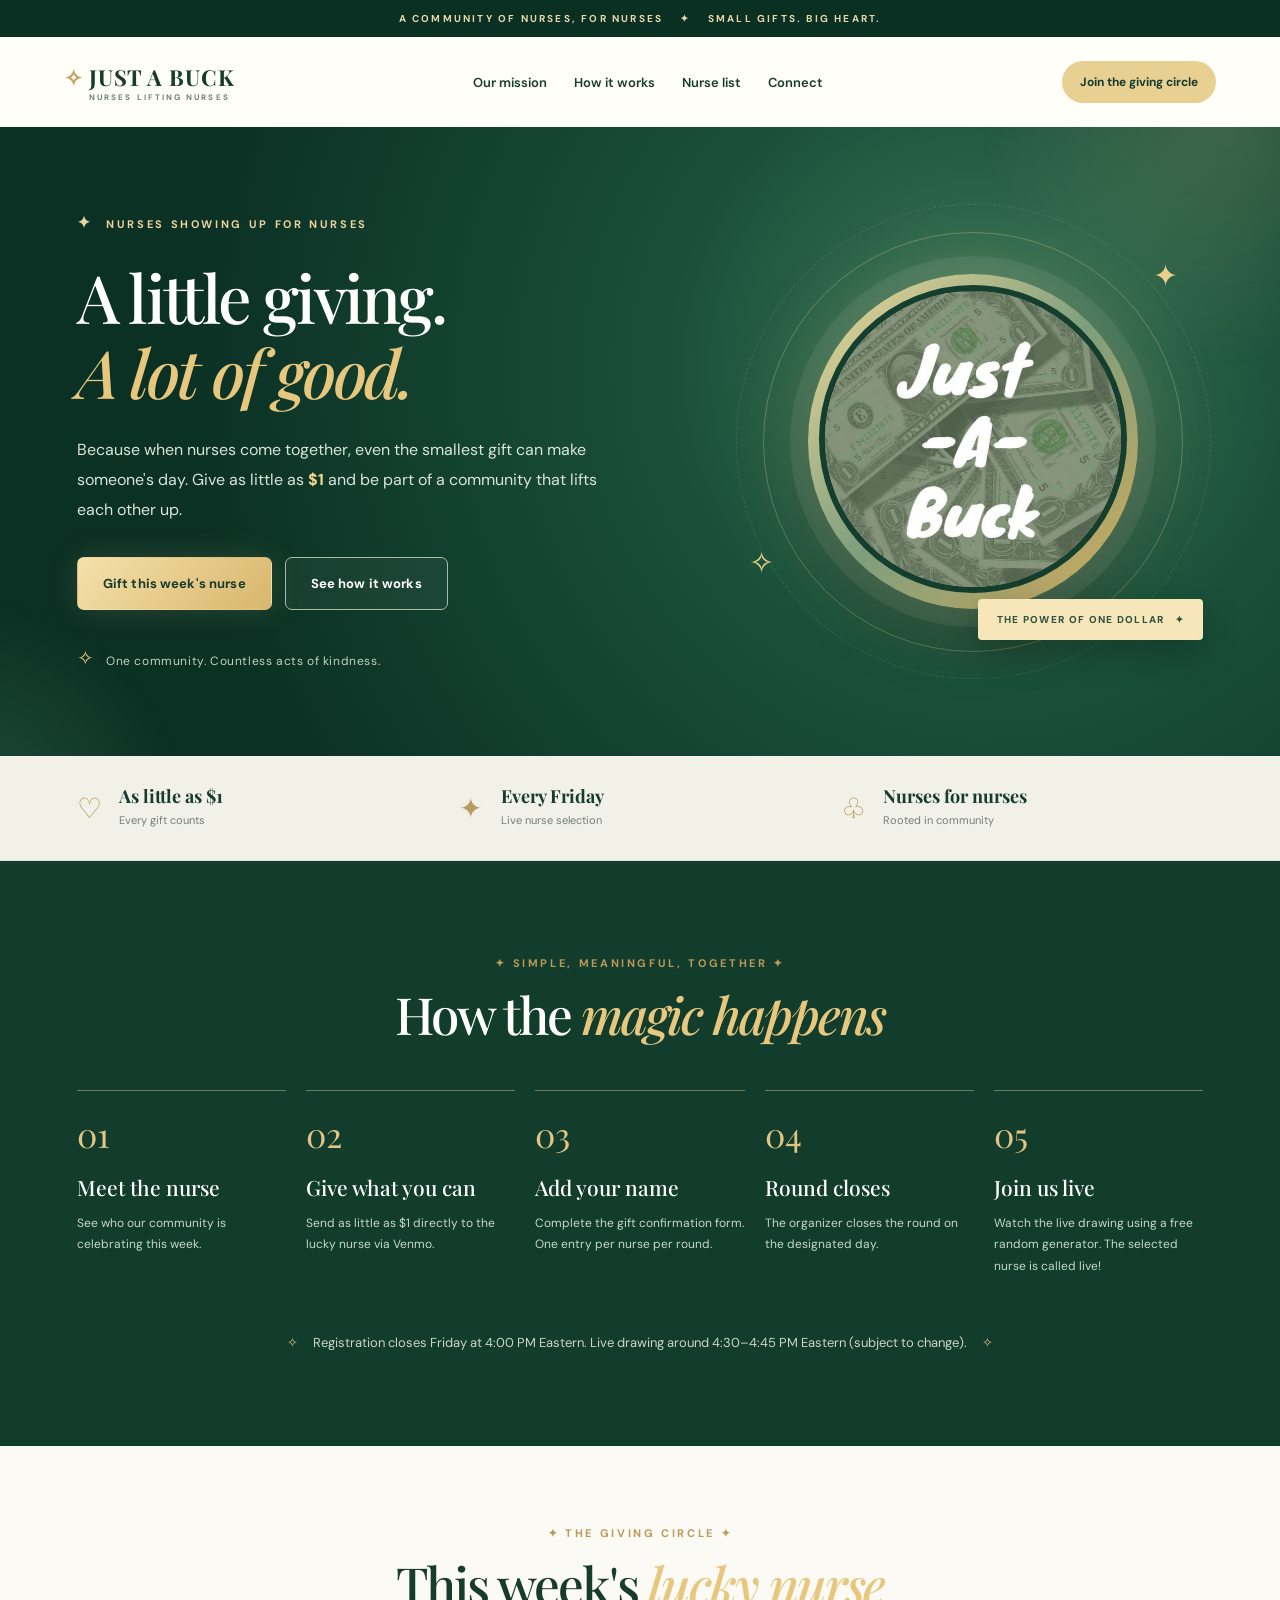
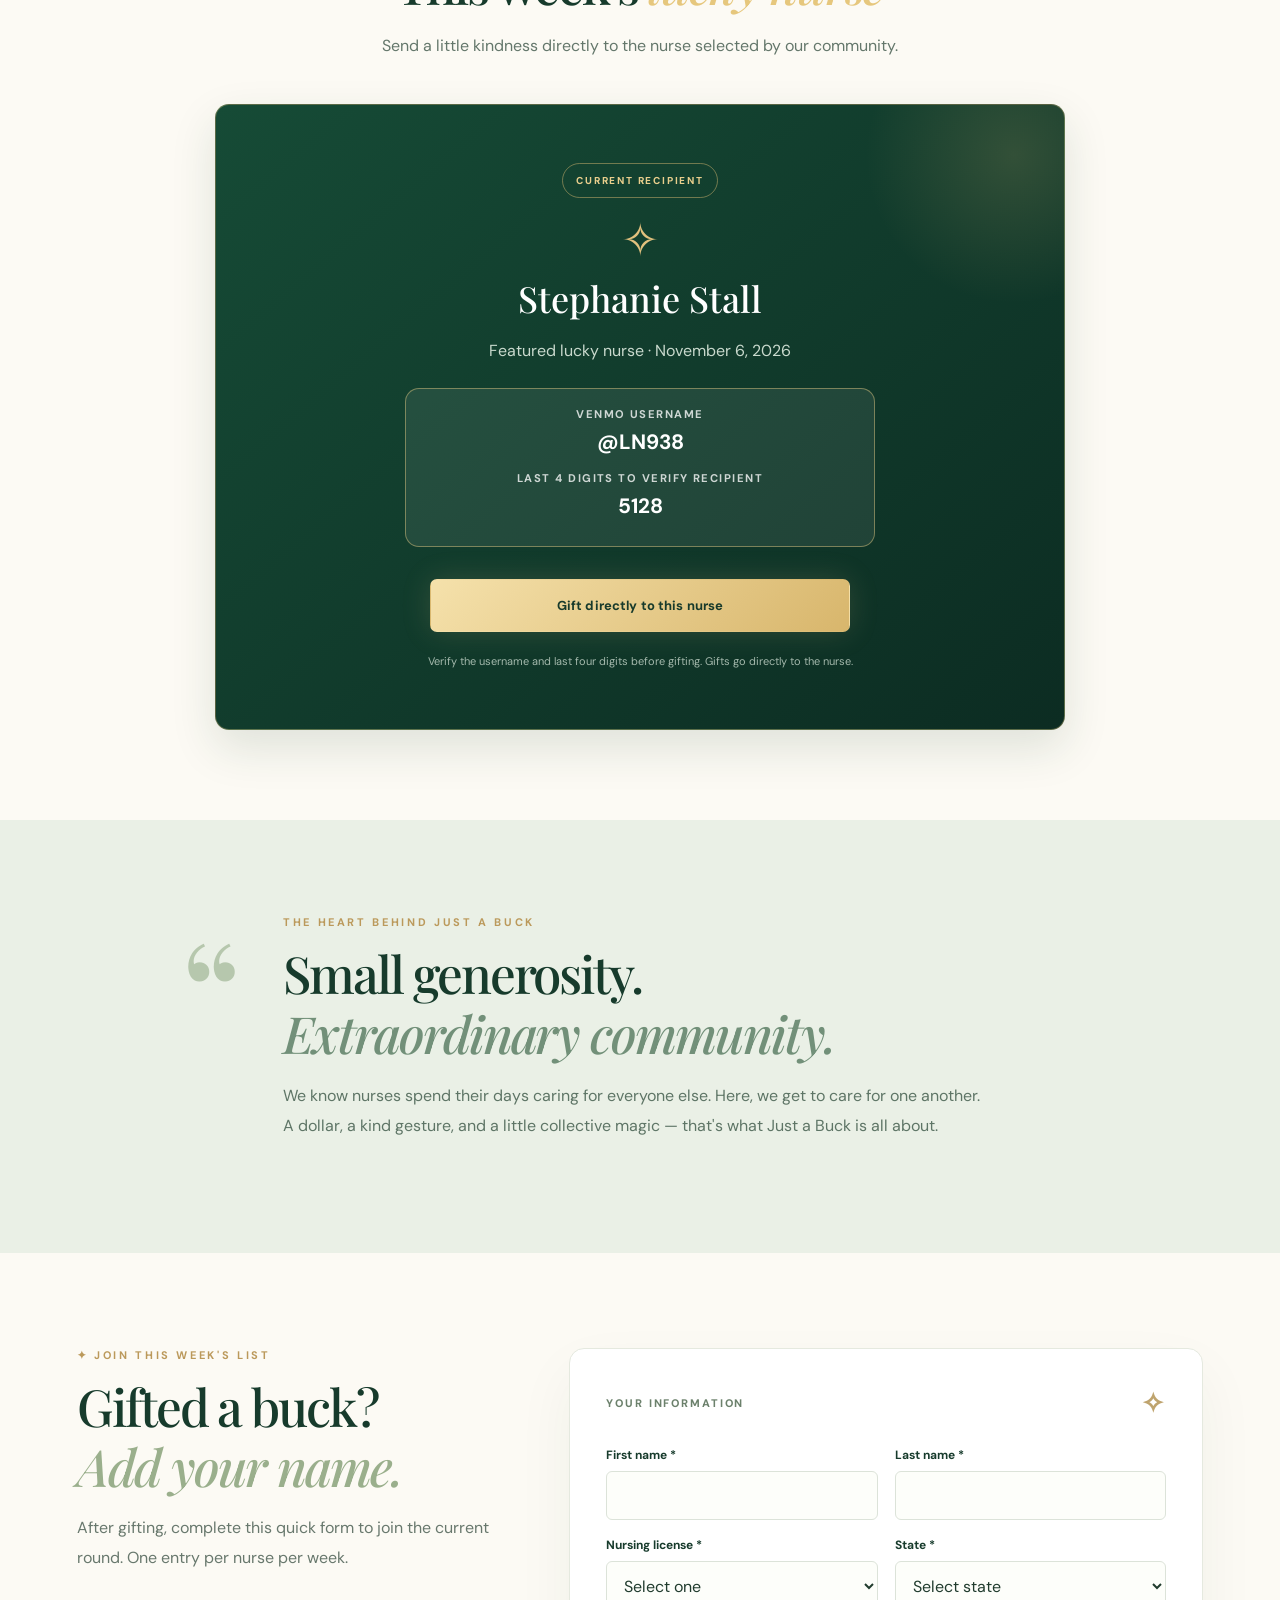
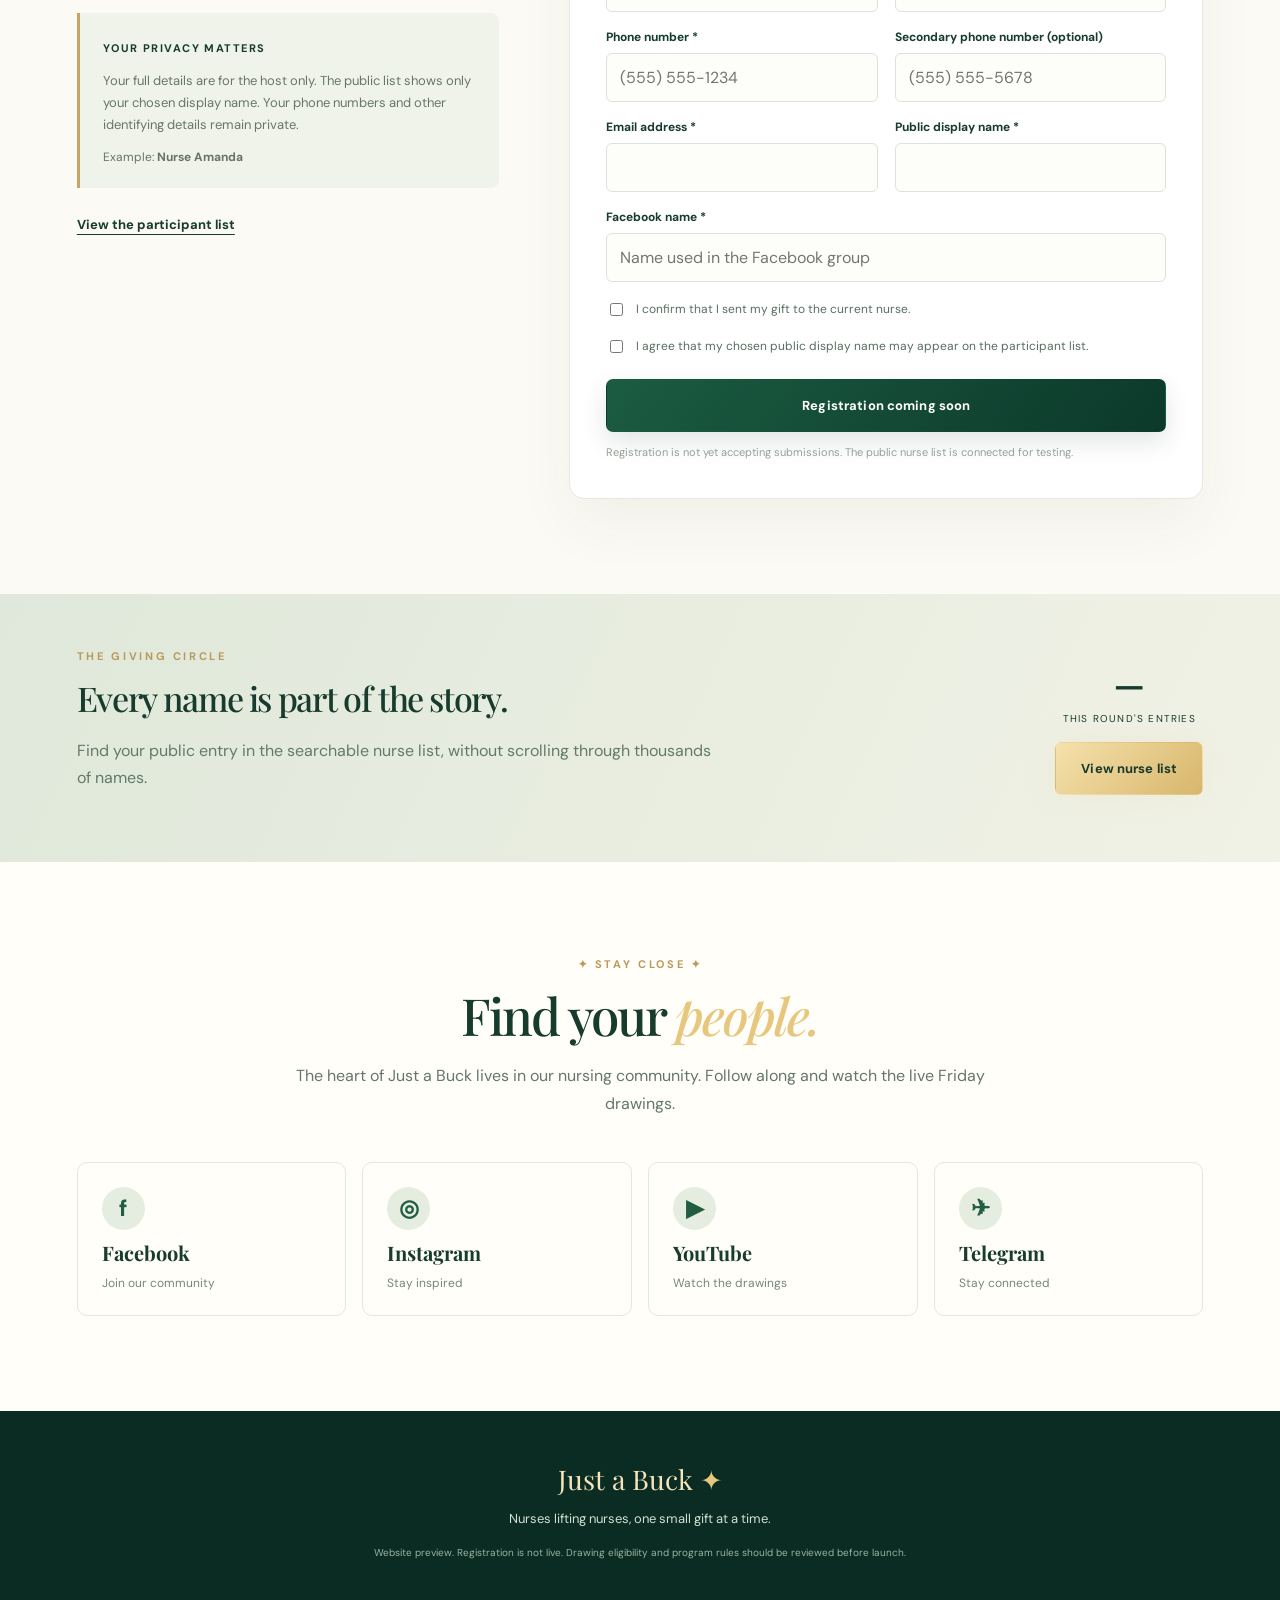
==== index.html @ ed2bda87 "Add files via upload" ====
<!DOCTYPE html>

<html lang="en"><head><meta charset="utf-8"/><meta content="width=device-width, initial-scale=1" name="viewport"/><meta content="#123c2e" name="theme-color"/><meta content="Just a Buck — nurses lifting nurses, one gift at a time." name="description"/><title>Just a Buck | Nurses Lifting Nurses</title><link href="https://fonts.googleapis.com" rel="preconnect"/><link crossorigin="" href="https://fonts.gstatic.com" rel="preconnect"/><link href="https://fonts.googleapis.com/css2?family=DM+Sans:wght@400;500;600;700&amp;family=Playfair+Display:ital,wght@0,500;0,600;0,700;1,500&amp;display=swap" rel="stylesheet"/><link href="styles.css" rel="stylesheet"/></head><body>
<div class="announcement">A COMMUNITY OF NURSES, FOR NURSES <span>✦</span> SMALL GIFTS. BIG HEART.</div>
<header class="site-header"><a class="brand" href="index.html"><span class="brand-spark">✧</span> JUST A BUCK <small>nurses lifting nurses</small></a><nav aria-label="Main navigation"><a href="#story">Our mission</a><a href="#how">How it works</a><a href="participants.html">Nurse list</a><a href="#connect">Connect</a></nav><a class="header-join" href="#confirm">Join the giving circle</a></header>
<main>








<section class="hero"><div class="hero-glow hero-glow-one"></div><div class="hero-glow hero-glow-two"></div><div class="hero-content"><div class="eyebrow"><span class="star">✦</span> NURSES SHOWING UP FOR NURSES</div><h1>A little giving.<br/><em>A lot of good.</em></h1><p>Because when nurses come together, even the smallest gift can make someone's day. Give as little as <strong>$1</strong> and be part of a community that lifts each other up.</p><div class="hero-buttons"><a class="button button-gold" href="#gift">Gift this week's nurse</a><a class="button button-outline" href="#how">See how it works</a></div><div class="hero-note"><span class="twinkle">✧</span> One community. Countless acts of kindness.</div></div><div class="hero-visual"><div class="orbit orbit-one"></div><div class="orbit orbit-two"></div><div class="image-halo"><img alt="Official Just a Buck logo featuring one dollar bills" src="assets/just-a-buck-profile.jpg"/></div><span class="floating-star star-a">✦</span><span class="floating-star star-b">✧</span><div class="image-tag">THE POWER OF ONE DOLLAR <span>✦</span></div></div></section><section aria-label="Community highlights" class="ribbon"><div><span class="ribbon-icon">♡</span><strong>As little as $1</strong><small>Every gift counts</small></div><div><span class="ribbon-icon">✦</span><strong>Every Friday</strong><small>Live nurse selection</small></div><div><span class="ribbon-icon">♧</span><strong>Nurses for nurses</strong><small>Rooted in community</small></div></section><section class="section how-section" id="how"><div class="section-heading"><div class="kicker">✦ SIMPLE, MEANINGFUL, TOGETHER ✦</div><h2>How the <em>magic happens</em></h2></div><div class="steps"><div class="step"><span>01</span><h3>Meet the nurse</h3><p>See who our community is celebrating this week.</p></div><div class="step"><span>02</span><h3>Give what you can</h3><p>Send as little as $1 directly to the lucky nurse via Venmo.</p></div><div class="step"><span>03</span><h3>Add your name</h3><p>Complete the gift confirmation form. One entry per nurse per round.</p></div><div class="step"><span>04</span><h3>Round closes</h3><p>The organizer closes the round on the designated day.</p></div><div class="step"><span>05</span><h3>Join us live</h3><p>Watch the live drawing using a free random generator. The selected nurse is called live!</p></div></div><div class="how-bottom"><span>✧</span> Registration closes Friday at 4:00 PM Eastern. Live drawing around 4:30–4:45 PM Eastern (subject to change). <span>✧</span></div></section><section class="section gift-section" id="gift"><div class="section-heading"><div class="kicker">✦ THE GIVING CIRCLE ✦</div><h2>This week's <em>lucky nurse</em></h2><p>Send a little kindness directly to the nurse selected by our community.</p></div><div class="gift-layout gift-layout-single"><article class="recipient-panel"><div class="panel-light"></div><span class="pill">CURRENT RECIPIENT</span><div class="recipient-ornament">✧</div><h3 id="recipientName">Coming soon</h3><p id="recipientNote">Check our Facebook community for the current lucky nurse.</p><div class="recipient-verification"><span>VENMO USERNAME</span><strong id="recipientVenmoHandle">Awaiting update</strong><span>LAST 4 DIGITS TO VERIFY RECIPIENT</span><strong id="recipientLast4">Awaiting update</strong></div><a aria-disabled="true" class="button button-gold btn-disabled" id="venmoBtn">Gift directly to this nurse</a><p class="recipient-footnote">Verify the username and last four digits before gifting. Gifts go directly to the nurse.</p></article></div></section><section class="section story-section" id="story"><div class="story-inner"><div class="story-mark">“</div><div><div class="kicker">THE HEART BEHIND JUST A BUCK</div><h2>Small generosity.<br/><em>Extraordinary community.</em></h2><p>We know nurses spend their days caring for everyone else. Here, we get to care for one another. A dollar, a kind gesture, and a little collective magic — that's what Just a Buck is all about.</p></div></div></section><section class="section confirm-section" id="confirm"><div class="form-intro"><div class="kicker">✦ JOIN THIS WEEK'S LIST</div><h2>Gifted a buck?<br/><em>Add your name.</em></h2><p>After gifting, complete this quick form to join the current round. One entry per nurse per week.</p><div class="privacy-card"><strong>YOUR PRIVACY MATTERS</strong><p>Your full details are for the host only. The public list shows only your chosen display name. Your phone numbers and other identifying details remain private.</p><div class="sample">Example: <b>Nurse Amanda</b></div></div><a class="text-link" href="participants.html">View the participant list</a></div><div class="form-card"><div class="form-card-header"><span>YOUR INFORMATION</span><span class="form-star">✧</span></div><form id="entryForm"><div class="form-grid"><div class="field"><label for="firstName">First name *</label><input autocomplete="given-name" id="firstName" maxlength="60" required=""/></div><div class="field"><label for="lastName">Last name *</label><input autocomplete="family-name" id="lastName" maxlength="60" required=""/></div><div class="field"><label for="license">Nursing license *</label><select id="license" required=""><option value="">Select one</option><option>RN</option><option>LPN</option></select></div><div class="field"><label for="state">State *</label><select id="state" required=""><option value="">Select state</option></select></div><div class="field"><label for="phone">Phone number *</label><input autocomplete="tel" id="phone" inputmode="tel" placeholder="(555) 555-1234" required="" type="tel"/></div><div class="field"><label for="backupPhone">Secondary phone number (optional)</label><input id="backupPhone" inputmode="tel" placeholder="(555) 555-5678" type="tel"/></div><div class="field"><label for="email">Email address *</label><input autocomplete="email" id="email" required="" type="email"/></div><div class="field"><label for="displayName">Public display name *</label><input id="displayName" maxlength="60" required=""/></div><div class="field full"><label for="facebookName">Facebook name *</label><input id="facebookName" maxlength="100" placeholder="Name used in the Facebook group" required=""/></div></div><label class="check"><input required="" type="checkbox"/><span>I confirm that I sent my gift to the current nurse.</span></label><label class="check"><input required="" type="checkbox"/><span>I agree that my chosen public display name may appear on the participant list.</span></label><button class="button button-deep form-submit" id="submitEntry" type="submit">Submit my entry</button><div aria-live="polite" class="status hide" id="formStatus" role="status"></div><p class="smallprint">Registration is not yet accepting submissions. The public nurse list is connected for testing.</p></form></div></section><section class="list-band"><div><div class="kicker">THE GIVING CIRCLE</div><h2>Every name is part of the story.</h2><p>Find your public entry in the searchable nurse list, without scrolling through thousands of names.</p></div><div class="list-band-action"><div class="list-count"><strong id="count">—</strong><small>THIS ROUND'S ENTRIES</small></div><a class="button button-gold" href="participants.html">View nurse list</a></div></section><section class="section connect-section" id="connect"><div class="section-heading"><div class="kicker">✦ STAY CLOSE ✦</div><h2>Find your <em>people.</em></h2><p>The heart of Just a Buck lives in our nursing community. Follow along and watch the live Friday drawings.</p></div><div class="social-grid"><a class="social" id="facebook" rel="noopener noreferrer" target="_blank"><span class="social-symbol">f</span><strong>Facebook</strong><small>Join our community</small></a><a class="social" id="instagram" rel="noopener noreferrer" target="_blank"><span class="social-symbol">◎</span><strong>Instagram</strong><small>Stay inspired</small></a><a class="social" id="youtube" rel="noopener noreferrer" target="_blank"><span class="social-symbol">▶</span><strong>YouTube</strong><small>Watch the drawings</small></a><a class="social" id="telegram" rel="noopener noreferrer" target="_blank"><span class="social-symbol">✈</span><strong>Telegram</strong><small>Stay connected</small></a></div></section></main><footer><div class="footer-brand">Just a Buck <span>✦</span></div><p>Nurses lifting nurses, one small gift at a time.</p><small>Website preview. Registration is not live. Drawing eligibility and program rules should be reviewed before launch.</small></footer><script src="config.js"></script><script src="app.js"></script></body></html>
---- styles.css ----
:root{--forest:#103c2d;--deep:#08291f;--emerald:#23634a;--sage:#a8b9a3;--gold:#e6c77d;--cream:#fcfaf4;--ink:#173b2c;--muted:#64776b;--border:#e4e9dd}*{box-sizing:border-box}html{scroll-behavior:smooth}body{margin:0;font-family:'DM Sans',Arial,sans-serif;background:var(--cream);color:var(--ink)}a{color:inherit;text-decoration:none}button,input,select{font:inherit}.announcement{background:#0a3023;color:#e9d8aa;text-align:center;font-size:10px;letter-spacing:.22em;padding:12px 15px;font-weight:700}.announcement span{padding:0 13px}.site-header{min-height:90px;padding:18px max(5%,calc((100% - 1200px)/2));display:flex;align-items:center;justify-content:space-between;gap:20px;background:#fffef9}.brand{font-family:'Playfair Display',serif;font-weight:700;font-size:22px;letter-spacing:.04em;white-space:nowrap}.brand-spark{color:#c5a15e}.brand small{display:block;font-family:'DM Sans',sans-serif;text-transform:uppercase;font-size:8px;letter-spacing:.26em;color:#6c8271;margin-left:25px}.site-header nav{display:flex;gap:27px;font-size:13px;font-weight:600}.site-header nav a:hover,.text-link:hover{color:#b58b3b}.header-join{background:#e8cf92;padding:13px 18px;border-radius:40px;font-size:12px;font-weight:700;white-space:nowrap}.hero{min-height:625px;background:radial-gradient(circle at 77% 38%,#3a7759 0%,#1a503a 30%,#0b3024 76%);color:white;display:grid;grid-template-columns:1.15fr .85fr;align-items:center;padding:85px max(6%,calc((100% - 1170px)/2));gap:45px;position:relative;overflow:hidden}.hero-glow{position:absolute;pointer-events:none;border-radius:50%;filter:blur(6px)}.hero-glow-one{height:500px;width:500px;right:-190px;top:-250px;background:radial-gradient(circle,#d6c58730,transparent 67%)}.hero-glow-two{height:460px;width:460px;left:-270px;bottom:-300px;background:radial-gradient(circle,#6da67b42,transparent 70%)}.hero-content,.hero-visual{position:relative;z-index:1}.eyebrow,.kicker{font-size:11px;letter-spacing:.24em;font-weight:700;color:#bb995b}.hero .eyebrow{color:#ead3a0}.star{font-size:16px;margin-right:8px}.hero h1,.section h2,.list-band h2{font-family:'Playfair Display',Georgia,serif;font-weight:500;letter-spacing:-.04em}.hero h1{font-size:clamp(49px,5.2vw,79px);line-height:1.13;margin:26px 0}.hero h1 em,.section h2 em,.venmo-panel h3 em{color:var(--gold);font-weight:500}.hero p{font-size:16px;line-height:1.85;color:#d7e5db;max-width:535px}.hero p strong{color:#f2d58e}.hero-buttons{display:flex;gap:13px;flex-wrap:wrap;margin-top:33px}.button{display:inline-flex;align-items:center;justify-content:center;text-align:center;padding:17px 25px;border-radius:7px;font-size:13px;font-weight:700;letter-spacing:.01em;border:1px solid transparent;cursor:pointer;transition:transform .2s,box-shadow .2s}.button:hover{transform:translateY(-2px);box-shadow:0 10px 25px #0002}.button-gold{background:linear-gradient(135deg,#f5e1ab,#d8b66c);color:#173a2b;box-shadow:0 0 30px #f1d18e25}.button-outline{border-color:#a8bca5;color:white;background:#ffffff0b}.button-deep{background:linear-gradient(130deg,#1b5c42,#0c392a);color:#fff;box-shadow:0 10px 24px #173d2920}.hero-note{margin-top:35px;font-size:12px;letter-spacing:.05em;color:#bed2c1}.twinkle{color:#e4c680;font-size:20px;margin-right:8px}.hero-visual{min-height:420px;display:flex;align-items:center;justify-content:center}.image-halo{width:min(330px,85%);aspect-ratio:1;border-radius:50%;padding:11px;background:linear-gradient(135deg,#f1db9b,#7d9e7d,#d4ac5b);box-shadow:0 0 0 18px #fff1,0 0 85px #d8cb8255,0 30px 60px #0005;z-index:2}.image-halo img{width:100%;height:100%;object-fit:cover;border-radius:50%;border:6px solid #143e2d}.orbit{position:absolute;border:1px solid #d8c88d55;border-radius:50%;width:420px;height:420px}.orbit-two{width:475px;height:475px;border-style:dashed;opacity:.45}.floating-star{position:absolute;color:#e9cf89;font-size:30px}.star-a{top:24px;right:25px}.star-b{bottom:70px;left:5px}.image-tag{position:absolute;z-index:3;bottom:12px;right:0;background:#f6e6ba;color:#31523d;padding:14px 19px;border-radius:4px;font-size:10px;font-weight:800;letter-spacing:.13em;box-shadow:0 12px 35px #0004}.image-tag span{margin-left:7px}.ribbon{display:grid;grid-template-columns:repeat(3,1fr);background:#f1f1e7;border-bottom:1px solid #e3e4d9;padding:28px max(6%,calc((100% - 1160px)/2));gap:20px}.ribbon>div{display:grid;grid-template-columns:42px 1fr;grid-template-rows:1fr 1fr;align-items:center}.ribbon-icon{grid-row:span 2;font-size:28px;color:#b69c62}.ribbon strong{font-family:'Playfair Display',serif;font-size:18px}.ribbon small{font-size:11px;color:#708176}.section{padding:95px max(6%,calc((100% - 1160px)/2))}.section-heading{text-align:center;max-width:750px;margin:0 auto 45px}.section h2{font-size:clamp(35px,4vw,54px);line-height:1.18;margin:14px 0 17px}.section-heading p{color:var(--muted);line-height:1.7}.gift-layout{display:grid;grid-template-columns:1fr 1fr;gap:25px}.recipient-panel,.venmo-panel{border-radius:14px;min-height:410px;padding:45px;position:relative;overflow:hidden}.recipient-panel{background:linear-gradient(140deg,#164b36,#0c2c22);color:#fff;box-shadow:0 18px 45px #173d2920}.panel-light{position:absolute;right:-100px;top:-100px;width:300px;height:300px;border-radius:50%;background:radial-gradient(circle,#c5ad6d30,transparent 70%)}.pill{display:inline-block;font-size:10px;font-weight:800;letter-spacing:.18em;color:#e8ce8c;border:1px solid #c6ac6b88;padding:10px 13px;border-radius:50px}.recipient-ornament{font-size:46px;color:#e2c17e;margin-top:23px}.recipient-panel h3,.venmo-panel h3{font-family:'Playfair Display',serif;font-size:36px;font-weight:500;margin:4px 0 13px}.recipient-panel p{color:#c9d9cd;line-height:1.65}.recipient-panel .button{margin-top:14px}.recipient-footnote,.smallprint{font-size:11px!important;line-height:1.7!important;opacity:.8}.btn-disabled{opacity:.5;cursor:not-allowed;pointer-events:none}.venmo-panel{background:linear-gradient(145deg,#f8f3e5,#edf1e8);border:1px solid #e5e3d3}.venmo-icon{width:52px;height:52px;border-radius:50%;background:#d9e7d8;color:#21674a;font-family:'Playfair Display',serif;font-size:32px;display:grid;place-items:center;margin-bottom:20px}.venmo-panel h3{color:#183f2d}.venmo-panel h3 em{color:#b68e4b}.venmo-panel>p{color:#637668;line-height:1.75}.venmo-panel .button{margin-top:10px}.story-section{background:#eaf0e6}.story-inner{display:flex;gap:40px;max-width:920px;margin:auto;align-items:start}.story-mark{font:150px/1 'Playfair Display',serif;color:#b6c7ad}.story-section h2 em{color:#729079}.story-section p{max-width:700px;line-height:1.9;color:#5e7566}.confirm-section{display:grid;grid-template-columns:.8fr 1.2fr;gap:70px;align-items:start}.confirm-section h2 em{color:#9aaf8c}.form-intro>p{line-height:1.85;color:#68786d}.privacy-card{margin:40px 0 25px;background:#f0f3e9;padding:23px;border-left:3px solid #c6a666;border-radius:0 8px 8px 0}.privacy-card strong{font-size:11px;letter-spacing:.13em}.privacy-card p{font-size:13px;line-height:1.7;color:#68766a}.sample{font-size:12px;color:#647566}.text-link{font-size:13px;font-weight:700;text-decoration:underline;text-underline-offset:5px}.form-card{background:#fff;border:1px solid #e5e9df;border-radius:15px;padding:36px;box-shadow:0 25px 60px #173d290d}.form-card-header{display:flex;justify-content:space-between;align-items:center;margin-bottom:25px;font-size:11px;font-weight:800;letter-spacing:.17em;color:#6c816c}.form-star{font-size:28px;color:#bfa46e}.form-grid{display:grid;grid-template-columns:1fr 1fr;gap:17px}.field{display:flex;flex-direction:column;gap:8px}.field.full{grid-column:1/-1}.field label{font-size:12px;font-weight:700}.field input,.field select{width:100%;padding:13px;border:1px solid #dce3d9;border-radius:6px;background:#fdfefa;color:#213c2e;min-width:0}.field input:focus,.field select:focus{outline:2px solid #b5cbad;outline-offset:1px}.check{display:flex;gap:10px;font-size:12px;line-height:1.6;color:#586e60;margin-top:18px}.check input{accent-color:#286348;align-self:flex-start;margin-top:3px}.form-submit{width:100%;margin-top:23px}.status{margin-top:15px;padding:12px;border-radius:6px;background:#eff4e9;font-size:13px}.hide{display:none}.form-card .smallprint{color:#7d897e;margin-bottom:0}.how-section{background:#123d2d;color:white}.how-section .section-heading h2 em{color:#e6c77d}.steps{display:grid;grid-template-columns:repeat(5,1fr);gap:20px}.step{border-top:1px solid #d3c28a77;padding-top:20px}.step span{font-family:'Playfair Display',serif;font-size:34px;color:#e1c581}.step h3{font-family:'Playfair Display',serif;font-size:21px;font-weight:500;margin:16px 0 10px}.step p{font-size:12px;line-height:1.8;color:#c5d8c9}.how-bottom{text-align:center;margin-top:45px;color:#c9d6c5;font-size:13px}.how-bottom span{color:#e6c77d;margin:0 12px}.list-band{background:linear-gradient(115deg,#dfe8da,#f1f2e6);padding:55px max(6%,calc((100% - 1160px)/2));display:flex;justify-content:space-between;align-items:center;gap:35px}.list-band h2{font-size:34px;margin:12px 0}.list-band p{color:#647a68;max-width:650px;line-height:1.7}.list-band-action{text-align:center;flex-shrink:0}.list-count{margin-bottom:15px}.list-count strong{font-family:'Playfair Display',serif;font-size:34px;display:block}.list-count small{font-size:10px;letter-spacing:.12em}.connect-section{background:#fffef9}.social-grid{display:grid;grid-template-columns:repeat(4,1fr);gap:16px}.social{border:1px solid #e2e8de;border-radius:10px;padding:24px;display:flex;flex-direction:column;gap:9px;transition:background .2s,transform .2s}.social:hover{background:#edf3e9;transform:translateY(-3px)}.social-symbol{display:grid;place-items:center;width:43px;height:43px;border-radius:50%;background:#e4eddf;color:#215d42;font-size:23px;font-weight:700}.social strong{font-family:'Playfair Display',serif;font-size:20px}.social small{color:#758779;font-size:12px}footer{background:#0b2c22;color:#d1dfd3;text-align:center;padding:50px 20px}footer .footer-brand{font-family:'Playfair Display',serif;font-size:27px;color:#f4e5bd}footer .footer-brand span{color:#e6c77d}footer p{font-size:13px}footer small{font-size:10px;color:#99b4a3}@media(max-width:950px){.site-header nav{display:none}.hero{grid-template-columns:1fr;padding:70px 7% 60px;text-align:center}.hero p{margin-left:auto;margin-right:auto}.hero-buttons{justify-content:center}.hero-visual{min-height:350px}.image-halo{width:260px}.orbit{width:340px;height:340px}.orbit-two{width:390px;height:390px}.confirm-section{grid-template-columns:1fr;gap:25px}.steps{grid-template-columns:repeat(3,1fr)}.social-grid{grid-template-columns:repeat(2,1fr)}}@media(max-width:640px){.announcement{font-size:8px;letter-spacing:.1em}.site-header{min-height:70px;padding:15px 5%}.brand{font-size:18px}.header-join{font-size:10px;padding:11px}.hero h1{font-size:48px}.hero{padding-top:55px}.hero-visual{min-height:290px}.image-halo{width:225px}.orbit{width:290px;height:290px}.orbit-two{width:315px;height:315px}.image-tag{font-size:8px;bottom:0}.ribbon{grid-template-columns:1fr;gap:17px;padding:25px 9%}.section{padding:65px 6%}.gift-layout{grid-template-columns:1fr}.recipient-panel,.venmo-panel{padding:32px;min-height:0}.story-inner{gap:12px}.story-mark{font-size:85px}.form-card{padding:24px}.form-grid{grid-template-columns:1fr}.steps{grid-template-columns:1fr 1fr}.list-band{display:block;padding:45px 7%}.list-band-action{text-align:left;margin-top:24px}.social-grid{grid-template-columns:1fr 1fr;gap:9px}.social{padding:15px}.social strong{font-size:17px}.hero-buttons .button{width:100%}}@media(prefers-reduced-motion:reduce){*,*:before,*:after{scroll-behavior:auto!important;transition:none!important}}

/* Participant list page */.container{max-width:1150px;margin:auto}.page-intro{background:linear-gradient(115deg,#143e2e,#266247);padding:65px 6%;color:white}.page-intro .container{max-width:1150px}.page-intro h1{font:500 52px 'Playfair Display',serif;margin:12px 0}.page-intro p{color:#d3e4d6}.card{background:#fff;border:1px solid var(--border);border-radius:14px;padding:32px;box-shadow:0 20px 45px #173d290d}.list-toolbar{display:flex;align-items:center;justify-content:space-between;gap:18px;margin-bottom:24px}.list-toolbar h3{font:500 26px 'Playfair Display',serif}.small{font-size:12px;color:var(--muted)}.search-input{width:100%;padding:13px;border:1px solid #dce3d9;border-radius:6px}.entries{padding:0;list-style:none}.entries li{padding:13px 15px;border-bottom:1px solid var(--border)}.entries li:nth-child(odd){background:#f5f8f1}.pager{display:flex;gap:16px;align-items:center;justify-content:center;margin-top:22px}.pager button:disabled{opacity:.4;cursor:not-allowed}.page-intro+.section{padding-top:50px;padding-bottom:70px}@media(max-width:640px){.list-toolbar{display:block}.search-input{margin-top:15px;max-width:100%!important}.page-intro h1{font-size:40px}.card{padding:18px}}

/* Current recipient verification and optional Venmo screenshot */
.recipient-verification{margin:22px auto;display:grid;gap:6px;padding:18px;border:1px solid rgba(233,204,131,.45);border-radius:14px;background:rgba(255,255,255,.08);max-width:380px;text-align:center}
.recipient-verification span{font-size:.7rem;letter-spacing:.13em;font-weight:700;opacity:.78}
.recipient-verification strong{font-size:1.3rem;margin-bottom:9px;overflow-wrap:anywhere}
.venmo-screenshot-wrap{margin:18px auto;max-width:320px}
.venmo-screenshot-wrap img{width:100%;height:auto;max-height:360px;object-fit:contain;border-radius:14px;border:2px solid #d9e6d8;background:white}
.screenshot-empty{border:2px dashed #b8cdb8;border-radius:14px;min-height:180px;display:flex;flex-direction:column;justify-content:center;align-items:center;gap:8px;text-align:center;padding:20px;margin:18px 0;color:#315d46}
.screenshot-empty span{font-size:2rem}.screenshot-empty small{max-width:240px}.venmo-screenshot-wrap[hidden],.screenshot-empty[hidden]{display:none!important}

/* Updated section flow: one centered recipient card, no duplicate verification panel */
.gift-layout-single{display:flex;justify-content:center;align-items:stretch;max-width:850px;margin:0 auto}
.gift-layout-single .recipient-panel{width:100%;min-height:0;padding:clamp(32px,5vw,58px);text-align:center;border:1px solid rgba(230,199,125,.35)}
.gift-layout-single .recipient-panel .recipient-ornament{margin-top:12px}
.gift-layout-single .recipient-verification{max-width:470px;margin:24px auto;grid-template-columns:1fr;gap:7px}
.gift-layout-single .recipient-panel .button{margin-top:8px;max-width:420px;width:100%}
.gift-layout-single .recipient-footnote{max-width:480px;margin:20px auto 0}
.gift-section{padding-top:80px;padding-bottom:90px}
@media(max-width:640px){.gift-section{padding-top:60px;padding-bottom:65px}.gift-layout-single .recipient-panel{padding:32px 22px}.gift-layout-single .recipient-verification{margin:18px auto}}
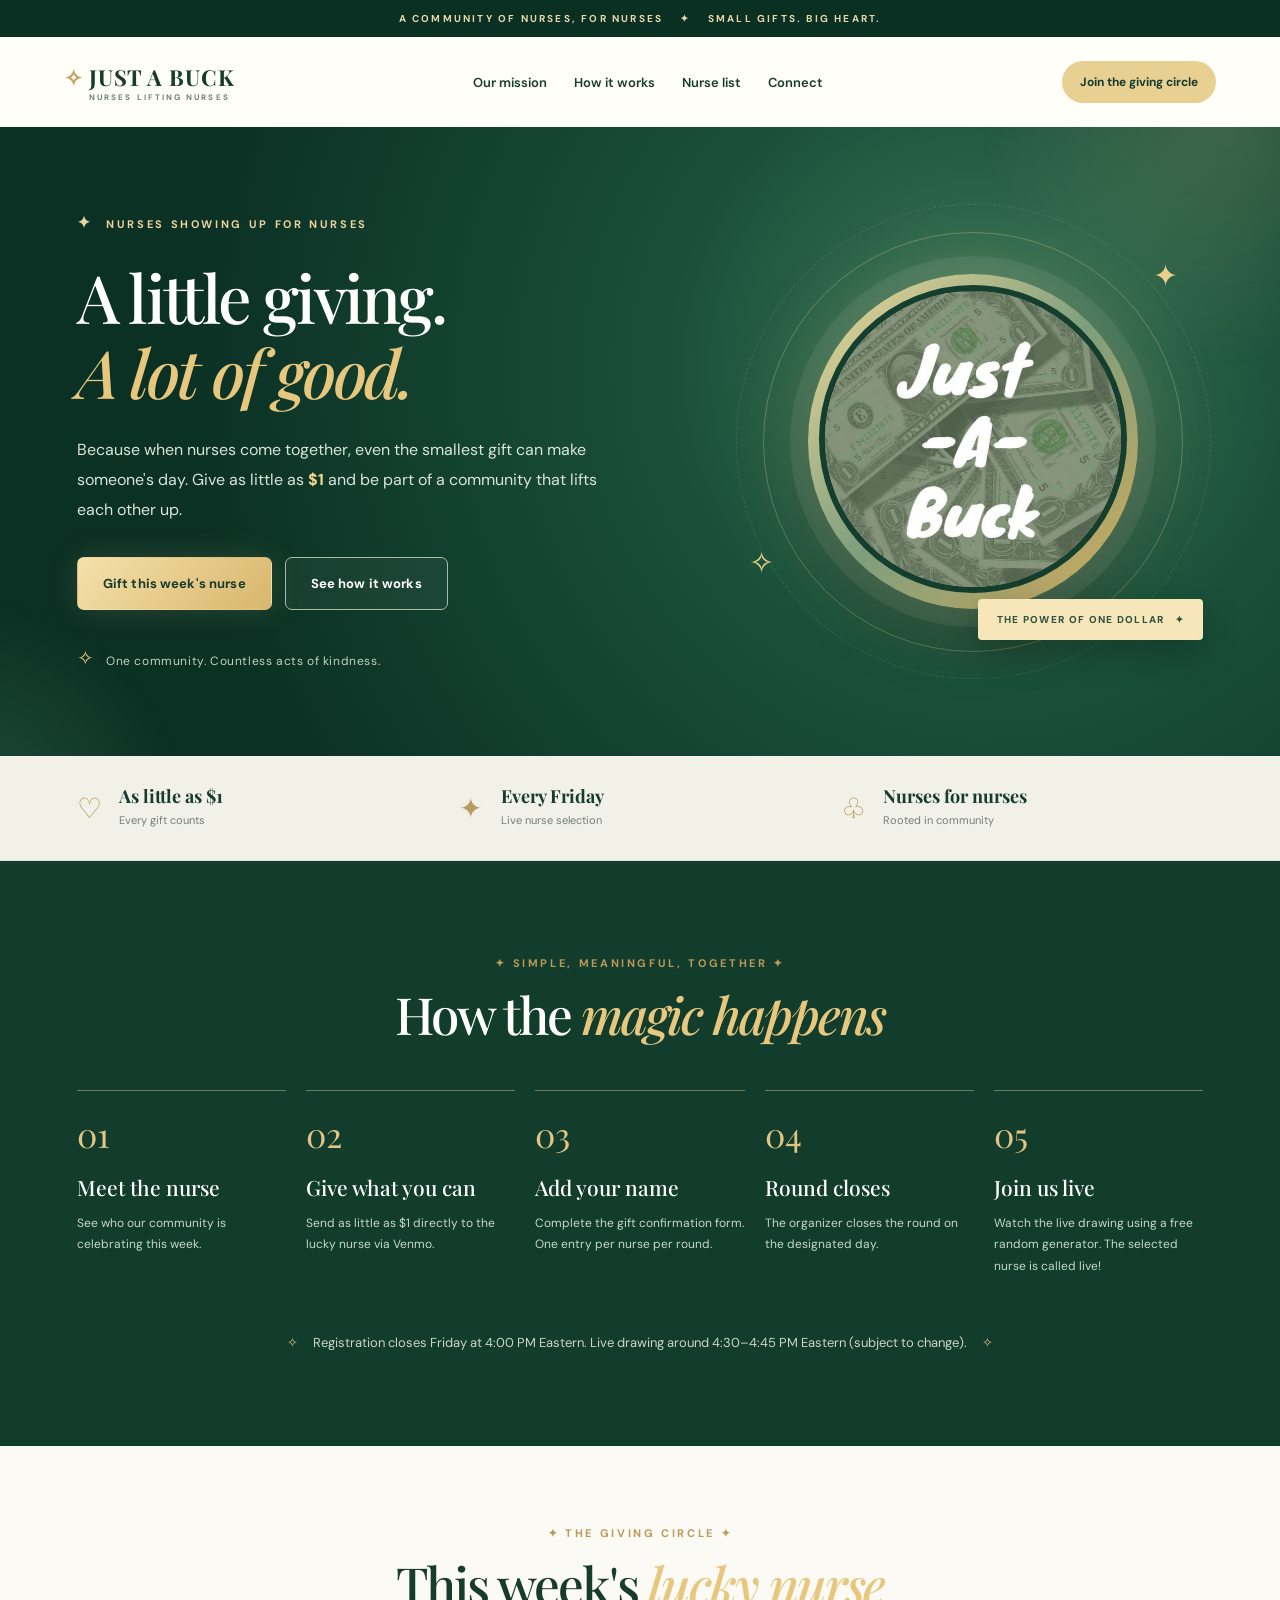
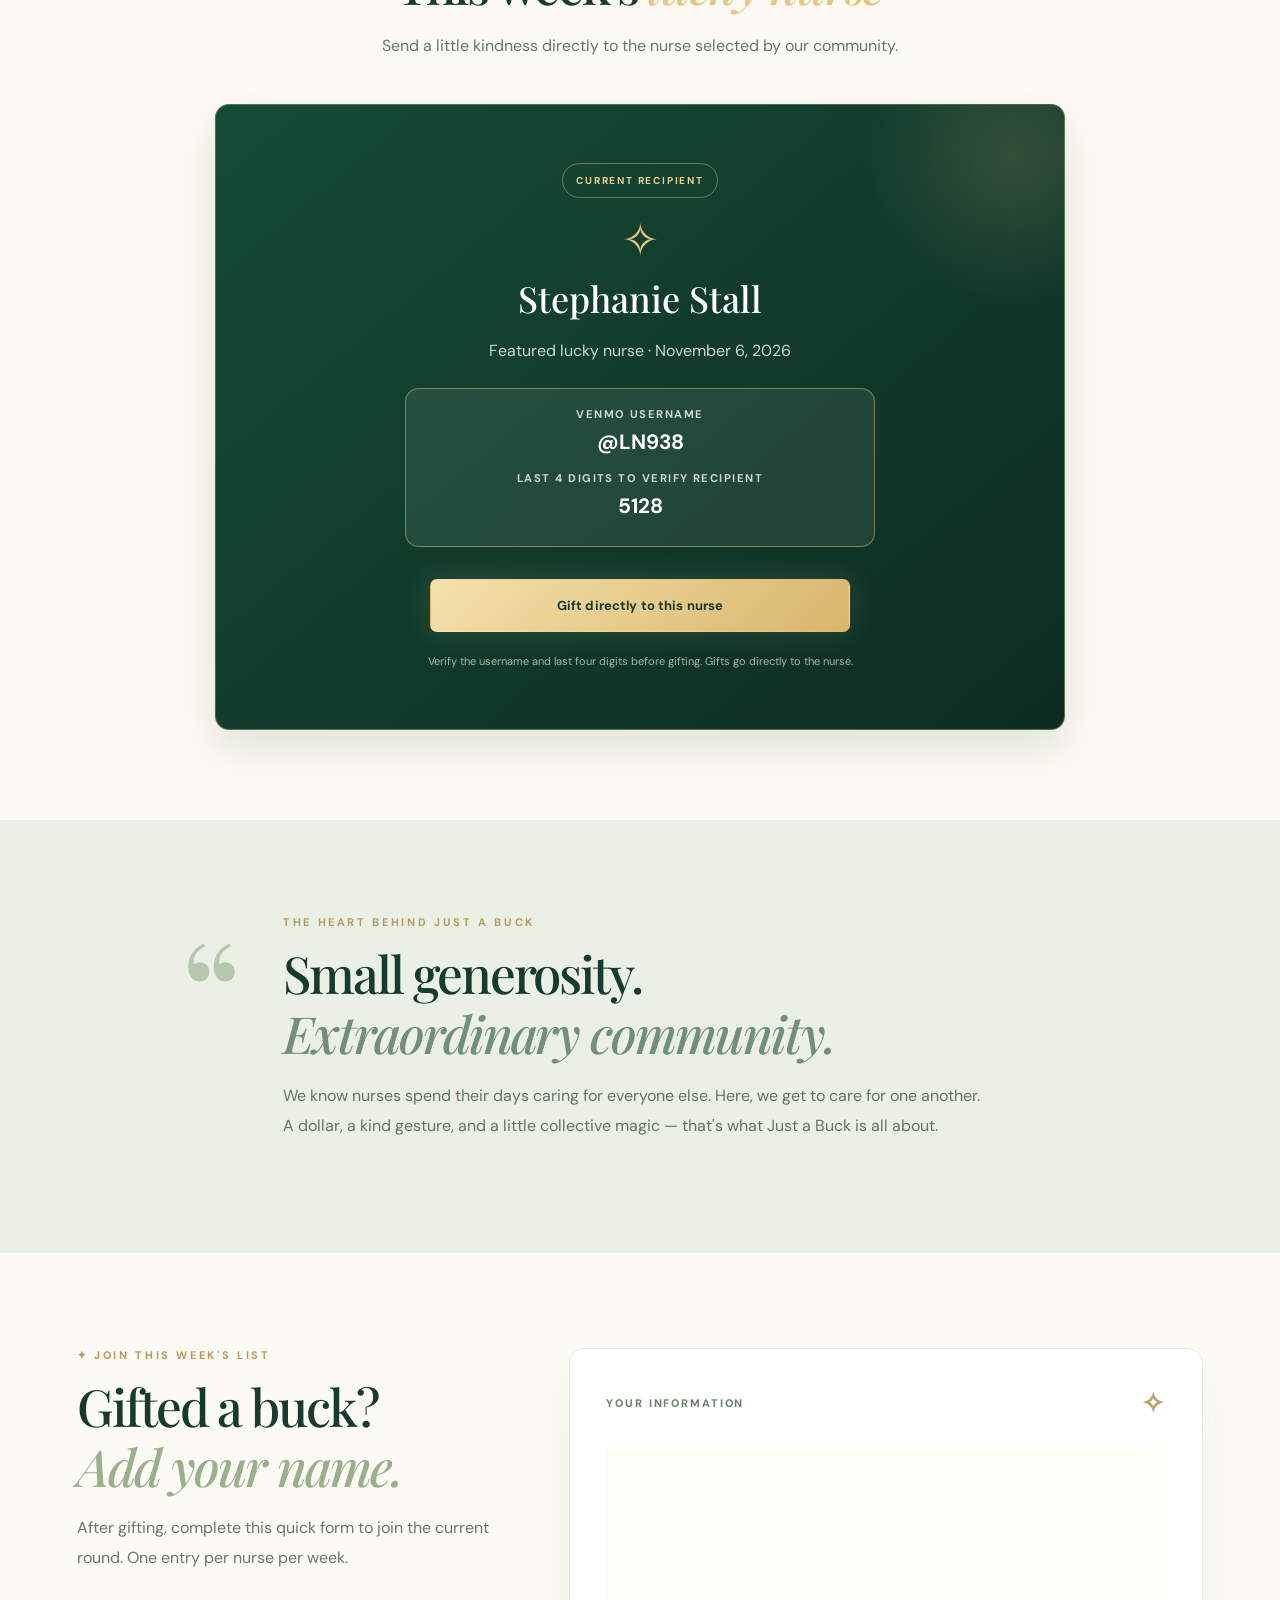
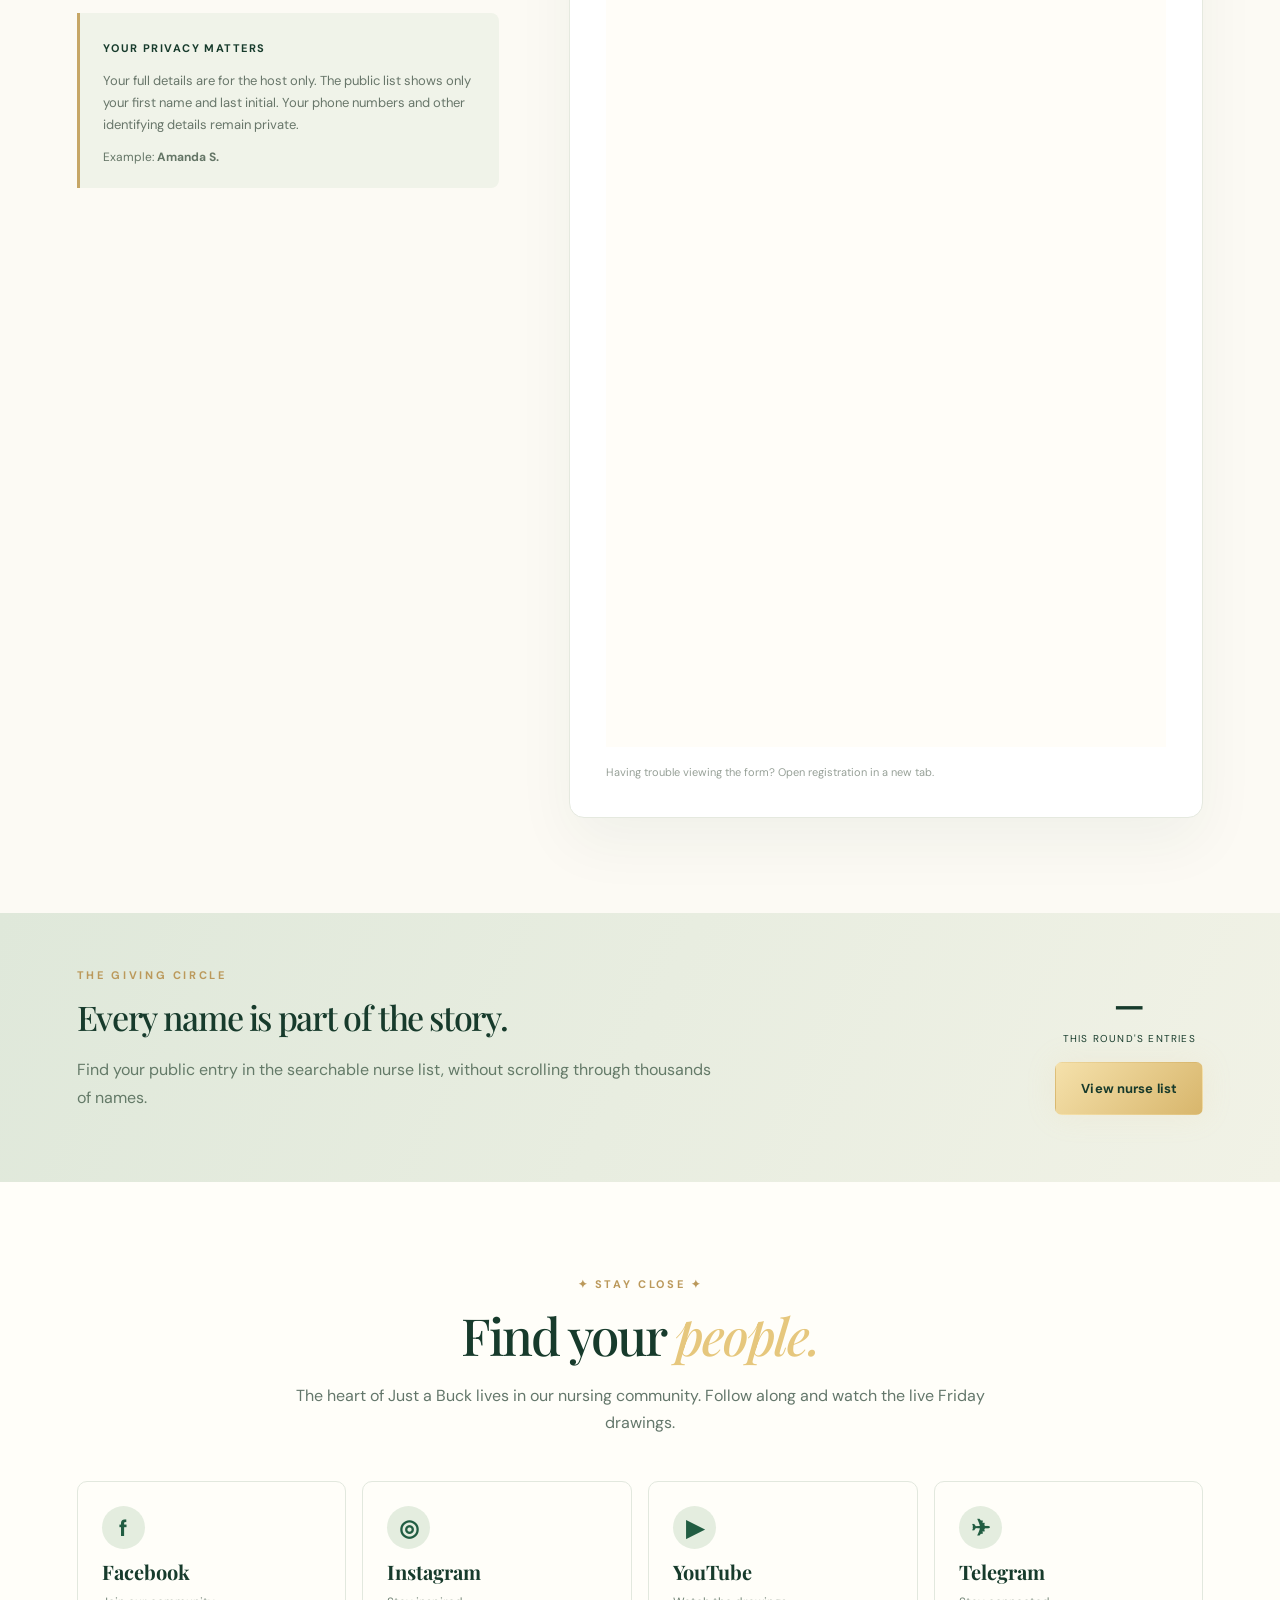
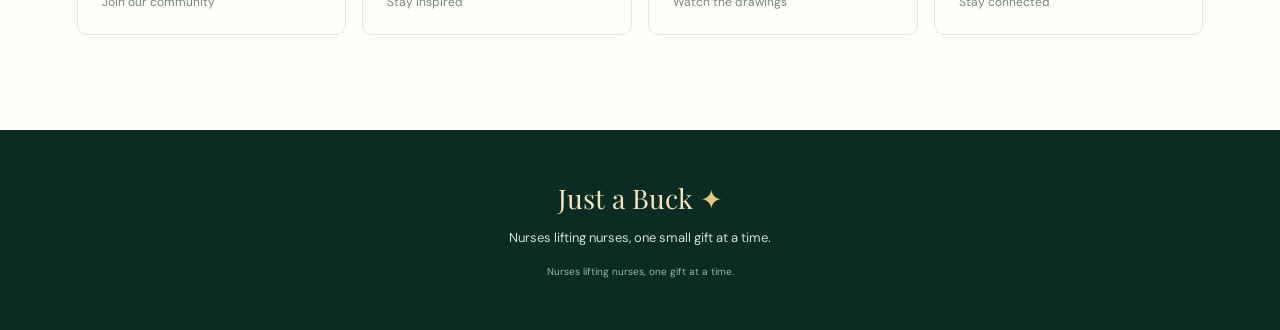
==== commit 878058e6: "Update index.html" ====
--- a/index.html
+++ b/index.html
@@ -12,4 +12,8 @@
 
 
 
-<section class="hero"><div class="hero-glow hero-glow-one"></div><div class="hero-glow hero-glow-two"></div><div class="hero-content"><div class="eyebrow"><span class="star">✦</span> NURSES SHOWING UP FOR NURSES</div><h1>A little giving.<br/><em>A lot of good.</em></h1><p>Because when nurses come together, even the smallest gift can make someone's day. Give as little as <strong>$1</strong> and be part of a community that lifts each other up.</p><div class="hero-buttons"><a class="button button-gold" href="#gift">Gift this week's nurse</a><a class="button button-outline" href="#how">See how it works</a></div><div class="hero-note"><span class="twinkle">✧</span> One community. Countless acts of kindness.</div></div><div class="hero-visual"><div class="orbit orbit-one"></div><div class="orbit orbit-two"></div><div class="image-halo"><img alt="Official Just a Buck logo featuring one dollar bills" src="assets/just-a-buck-profile.jpg"/></div><span class="floating-star star-a">✦</span><span class="floating-star star-b">✧</span><div class="image-tag">THE POWER OF ONE DOLLAR <span>✦</span></div></div></section><section aria-label="Community highlights" class="ribbon"><div><span class="ribbon-icon">♡</span><strong>As little as $1</strong><small>Every gift counts</small></div><div><span class="ribbon-icon">✦</span><strong>Every Friday</strong><small>Live nurse selection</small></div><div><span class="ribbon-icon">♧</span><strong>Nurses for nurses</strong><small>Rooted in community</small></div></section><section class="section how-section" id="how"><div class="section-heading"><div class="kicker">✦ SIMPLE, MEANINGFUL, TOGETHER ✦</div><h2>How the <em>magic happens</em></h2></div><div class="steps"><div class="step"><span>01</span><h3>Meet the nurse</h3><p>See who our community is celebrating this week.</p></div><div class="step"><span>02</span><h3>Give what you can</h3><p>Send as little as $1 directly to the lucky nurse via Venmo.</p></div><div class="step"><span>03</span><h3>Add your name</h3><p>Complete the gift confirmation form. One entry per nurse per round.</p></div><div class="step"><span>04</span><h3>Round closes</h3><p>The organizer closes the round on the designated day.</p></div><div class="step"><span>05</span><h3>Join us live</h3><p>Watch the live drawing using a free random generator. The selected nurse is called live!</p></div></div><div class="how-bottom"><span>✧</span> Registration closes Friday at 4:00 PM Eastern. Live drawing around 4:30–4:45 PM Eastern (subject to change). <span>✧</span></div></section><section class="section gift-section" id="gift"><div class="section-heading"><div class="kicker">✦ THE GIVING CIRCLE ✦</div><h2>This week's <em>lucky nurse</em></h2><p>Send a little kindness directly to the nurse selected by our community.</p></div><div class="gift-layout gift-layout-single"><article class="recipient-panel"><div class="panel-light"></div><span class="pill">CURRENT RECIPIENT</span><div class="recipient-ornament">✧</div><h3 id="recipientName">Coming soon</h3><p id="recipientNote">Check our Facebook community for the current lucky nurse.</p><div class="recipient-verification"><span>VENMO USERNAME</span><strong id="recipientVenmoHandle">Awaiting update</strong><span>LAST 4 DIGITS TO VERIFY RECIPIENT</span><strong id="recipientLast4">Awaiting update</strong></div><a aria-disabled="true" class="button button-gold btn-disabled" id="venmoBtn">Gift directly to this nurse</a><p class="recipient-footnote">Verify the username and last four digits before gifting. Gifts go directly to the nurse.</p></article></div></section><section class="section story-section" id="story"><div class="story-inner"><div class="story-mark">“</div><div><div class="kicker">THE HEART BEHIND JUST A BUCK</div><h2>Small generosity.<br/><em>Extraordinary community.</em></h2><p>We know nurses spend their days caring for everyone else. Here, we get to care for one another. A dollar, a kind gesture, and a little collective magic — that's what Just a Buck is all about.</p></div></div></section><section class="section confirm-section" id="confirm"><div class="form-intro"><div class="kicker">✦ JOIN THIS WEEK'S LIST</div><h2>Gifted a buck?<br/><em>Add your name.</em></h2><p>After gifting, complete this quick form to join the current round. One entry per nurse per week.</p><div class="privacy-card"><strong>YOUR PRIVACY MATTERS</strong><p>Your full details are for the host only. The public list shows only your chosen display name. Your phone numbers and other identifying details remain private.</p><div class="sample">Example: <b>Nurse Amanda</b></div></div><a class="text-link" href="participants.html">View the participant list</a></div><div class="form-card"><div class="form-card-header"><span>YOUR INFORMATION</span><span class="form-star">✧</span></div><form id="entryForm"><div class="form-grid"><div class="field"><label for="firstName">First name *</label><input autocomplete="given-name" id="firstName" maxlength="60" required=""/></div><div class="field"><label for="lastName">Last name *</label><input autocomplete="family-name" id="lastName" maxlength="60" required=""/></div><div class="field"><label for="license">Nursing license *</label><select id="license" required=""><option value="">Select one</option><option>RN</option><option>LPN</option></select></div><div class="field"><label for="state">State *</label><select id="state" required=""><option value="">Select state</option></select></div><div class="field"><label for="phone">Phone number *</label><input autocomplete="tel" id="phone" inputmode="tel" placeholder="(555) 555-1234" required="" type="tel"/></div><div class="field"><label for="backupPhone">Secondary phone number (optional)</label><input id="backupPhone" inputmode="tel" placeholder="(555) 555-5678" type="tel"/></div><div class="field"><label for="email">Email address *</label><input autocomplete="email" id="email" required="" type="email"/></div><div class="field"><label for="displayName">Public display name *</label><input id="displayName" maxlength="60" required=""/></div><div class="field full"><label for="facebookName">Facebook name *</label><input id="facebookName" maxlength="100" placeholder="Name used in the Facebook group" required=""/></div></div><label class="check"><input required="" type="checkbox"/><span>I confirm that I sent my gift to the current nurse.</span></label><label class="check"><input required="" type="checkbox"/><span>I agree that my chosen public display name may appear on the participant list.</span></label><button class="button button-deep form-submit" id="submitEntry" type="submit">Submit my entry</button><div aria-live="polite" class="status hide" id="formStatus" role="status"></div><p class="smallprint">Registration is not yet accepting submissions. The public nurse list is connected for testing.</p></form></div></section><section class="list-band"><div><div class="kicker">THE GIVING CIRCLE</div><h2>Every name is part of the story.</h2><p>Find your public entry in the searchable nurse list, without scrolling through thousands of names.</p></div><div class="list-band-action"><div class="list-count"><strong id="count">—</strong><small>THIS ROUND'S ENTRIES</small></div><a class="button button-gold" href="participants.html">View nurse list</a></div></section><section class="section connect-section" id="connect"><div class="section-heading"><div class="kicker">✦ STAY CLOSE ✦</div><h2>Find your <em>people.</em></h2><p>The heart of Just a Buck lives in our nursing community. Follow along and watch the live Friday drawings.</p></div><div class="social-grid"><a class="social" id="facebook" rel="noopener noreferrer" target="_blank"><span class="social-symbol">f</span><strong>Facebook</strong><small>Join our community</small></a><a class="social" id="instagram" rel="noopener noreferrer" target="_blank"><span class="social-symbol">◎</span><strong>Instagram</strong><small>Stay inspired</small></a><a class="social" id="youtube" rel="noopener noreferrer" target="_blank"><span class="social-symbol">▶</span><strong>YouTube</strong><small>Watch the drawings</small></a><a class="social" id="telegram" rel="noopener noreferrer" target="_blank"><span class="social-symbol">✈</span><strong>Telegram</strong><small>Stay connected</small></a></div></section></main><footer><div class="footer-brand">Just a Buck <span>✦</span></div><p>Nurses lifting nurses, one small gift at a time.</p><small>Website preview. Registration is not live. Drawing eligibility and program rules should be reviewed before launch.</small></footer><script src="config.js"></script><script src="app.js"></script></body></html>
+<section class="hero"><div class="hero-glow hero-glow-one"></div><div class="hero-glow hero-glow-two"></div><div class="hero-content"><div class="eyebrow"><span class="star">✦</span> NURSES SHOWING UP FOR NURSES</div><h1>A little giving.<br/><em>A lot of good.</em></h1><p>Because when nurses come together, even the smallest gift can make someone's day. Give as little as <strong>$1</strong> and be part of a community that lifts each other up.</p><div class="hero-buttons"><a class="button button-gold" href="#gift">Gift this week's nurse</a><a class="button button-outline" href="#how">See how it works</a></div><div class="hero-note"><span class="twinkle">✧</span> One community. Countless acts of kindness.</div></div><div class="hero-visual"><div class="orbit orbit-one"></div><div class="orbit orbit-two"></div><div class="image-halo"><img alt="Official Just a Buck logo featuring one dollar bills" src="assets/just-a-buck-profile.jpg"/></div><span class="floating-star star-a">✦</span><span class="floating-star star-b">✧</span><div class="image-tag">THE POWER OF ONE DOLLAR <span>✦</span></div></div></section><section aria-label="Community highlights" class="ribbon"><div><span class="ribbon-icon">♡</span><strong>As little as $1</strong><small>Every gift counts</small></div><div><span class="ribbon-icon">✦</span><strong>Every Friday</strong><small>Live nurse selection</small></div><div><span class="ribbon-icon">♧</span><strong>Nurses for nurses</strong><small>Rooted in community</small></div></section><section class="section how-section" id="how"><div class="section-heading"><div class="kicker">✦ SIMPLE, MEANINGFUL, TOGETHER ✦</div><h2>How the <em>magic happens</em></h2></div><div class="steps"><div class="step"><span>01</span><h3>Meet the nurse</h3><p>See who our community is celebrating this week.</p></div><div class="step"><span>02</span><h3>Give what you can</h3><p>Send as little as $1 directly to the lucky nurse via Venmo.</p></div><div class="step"><span>03</span><h3>Add your name</h3><p>Complete the gift confirmation form. One entry per nurse per round.</p></div><div class="step"><span>04</span><h3>Round closes</h3><p>The organizer closes the round on the designated day.</p></div><div class="step"><span>05</span><h3>Join us live</h3><p>Watch the live drawing using a free random generator. The selected nurse is called live!</p></div></div><div class="how-bottom"><span>✧</span> Registration closes Friday at 4:00 PM Eastern. Live drawing around 4:30–4:45 PM Eastern (subject to change). <span>✧</span></div></section><section class="section gift-section" id="gift"><div class="section-heading"><div class="kicker">✦ THE GIVING CIRCLE ✦</div><h2>This week's <em>lucky nurse</em></h2><p>Send a little kindness directly to the nurse selected by our community.</p></div><div class="gift-layout gift-layout-single"><article class="recipient-panel"><div class="panel-light"></div><span class="pill">CURRENT RECIPIENT</span><div class="recipient-ornament">✧</div><h3 id="recipientName">Coming soon</h3><p id="recipientNote">Check our Facebook community for the current lucky nurse.</p><div class="recipient-verification"><span>VENMO USERNAME</span><strong id="recipientVenmoHandle">Awaiting update</strong><span>LAST 4 DIGITS TO VERIFY RECIPIENT</span><strong id="recipientLast4">Awaiting update</strong></div><a aria-disabled="true" class="button button-gold btn-disabled" id="venmoBtn">Gift directly to this nurse</a><p class="recipient-footnote">Verify the username and last four digits before gifting. Gifts go directly to the nurse.</p></article></div></section><section class="section story-section" id="story"><div class="story-inner"><div class="story-mark">“</div><div><div class="kicker">THE HEART BEHIND JUST A BUCK</div><h2>Small generosity.<br/><em>Extraordinary community.</em></h2><p>We know nurses spend their days caring for everyone else. Here, we get to care for one another. A dollar, a kind gesture, and a little collective magic — that's what Just a Buck is all about.</p></div></div></section><section class="section confirm-section" id="confirm"><div class="form-intro"><div class="kicker">✦ JOIN THIS WEEK'S LIST</div><h2>Gifted a buck?<br/><em>Add your name.</em></h2><p>After gifting, complete this quick form to join the current round. One entry per nurse per week.</p><div class="privacy-card"><strong>YOUR PRIVACY MATTERS</strong><p>Your full details are for the host only. The public list shows only your first name and last initial. Your phone numbers and other identifying details remain private.</p><div class="sample">Example: <b>Amanda S.</b></div></div></div><div class="form-card"><div class="form-card-header"><span>YOUR INFORMATION</span><span class="form-star">✧</span></div><div class="registration-embed">
+  <iframe title="Just a Buck Nurse Registration" src="https://script.google.com/macros/s/AKfycbzQn23YlHcDvTOvDvv8cFuhWOT9Po4rWo494PBVilY67reQeHADo1XGHs3SOFBHuACgbg/exec?action=register" width="100%" height="900" style="border:0;width:100%;background:#fffdf8;" loading="lazy"></iframe>
+  <p class="smallprint">Having trouble viewing the form? <a href="https://script.google.com/macros/s/AKfycbzQn23YlHcDvTOvDvv8cFuhWOT9Po4rWo494PBVilY67reQeHADo1XGHs3SOFBHuACgbg/exec?action=register" target="_blank" rel="noopener noreferrer">Open registration in a new tab</a>.</p>
+</div></div></section><section class="list-band"><div><div class="kicker">THE GIVING CIRCLE</div><h2>Every name is part of the story.</h2><p>Find your public entry in the searchable nurse list, without scrolling through thousands of names.</p></div><div class="list-band-action"><div class="list-count"><strong id="count">—</strong><small>THIS ROUND'S ENTRIES</small></div><a class="button button-gold" href="participants.html">View nurse list</a></div></section><section class="section connect-section" id="connect"><div class="section-heading"><div class="kicker">✦ STAY CLOSE ✦</div><h2>Find your <em>people.</em></h2><p>The heart of Just a Buck lives in our nursing community. Follow along and watch the live Friday drawings.</p></div><div class="social-grid"><a class="social" id="facebook" rel="noopener noreferrer" target="_blank"><span class="social-symbol">f</span><strong>Facebook</strong><small>Join our community</small></a><a class="social" id="instagram" rel="noopener noreferrer" target="_blank"><span class="social-symbol">◎</span><strong>Instagram</strong><small>Stay inspired</small></a><a class="social" id="youtube" rel="noopener noreferrer" target="_blank"><span class="social-symbol">▶</span><strong>YouTube</strong><small>Watch the drawings</small></a><a class="social" id="telegram" rel="noopener noreferrer" target="_blank"><span class="social-symbol">✈</span><strong>Telegram</strong><small>Stay connected</small></a></div></section></main><footer><div class="footer-brand">Just a Buck <span>✦</span></div><p>Nurses lifting nurses, one small gift at a time.</p><small>Nurses lifting nurses, one gift at a time.</small></footer><script src="config.js"></script><script src="app.js"></script></body></html>
+
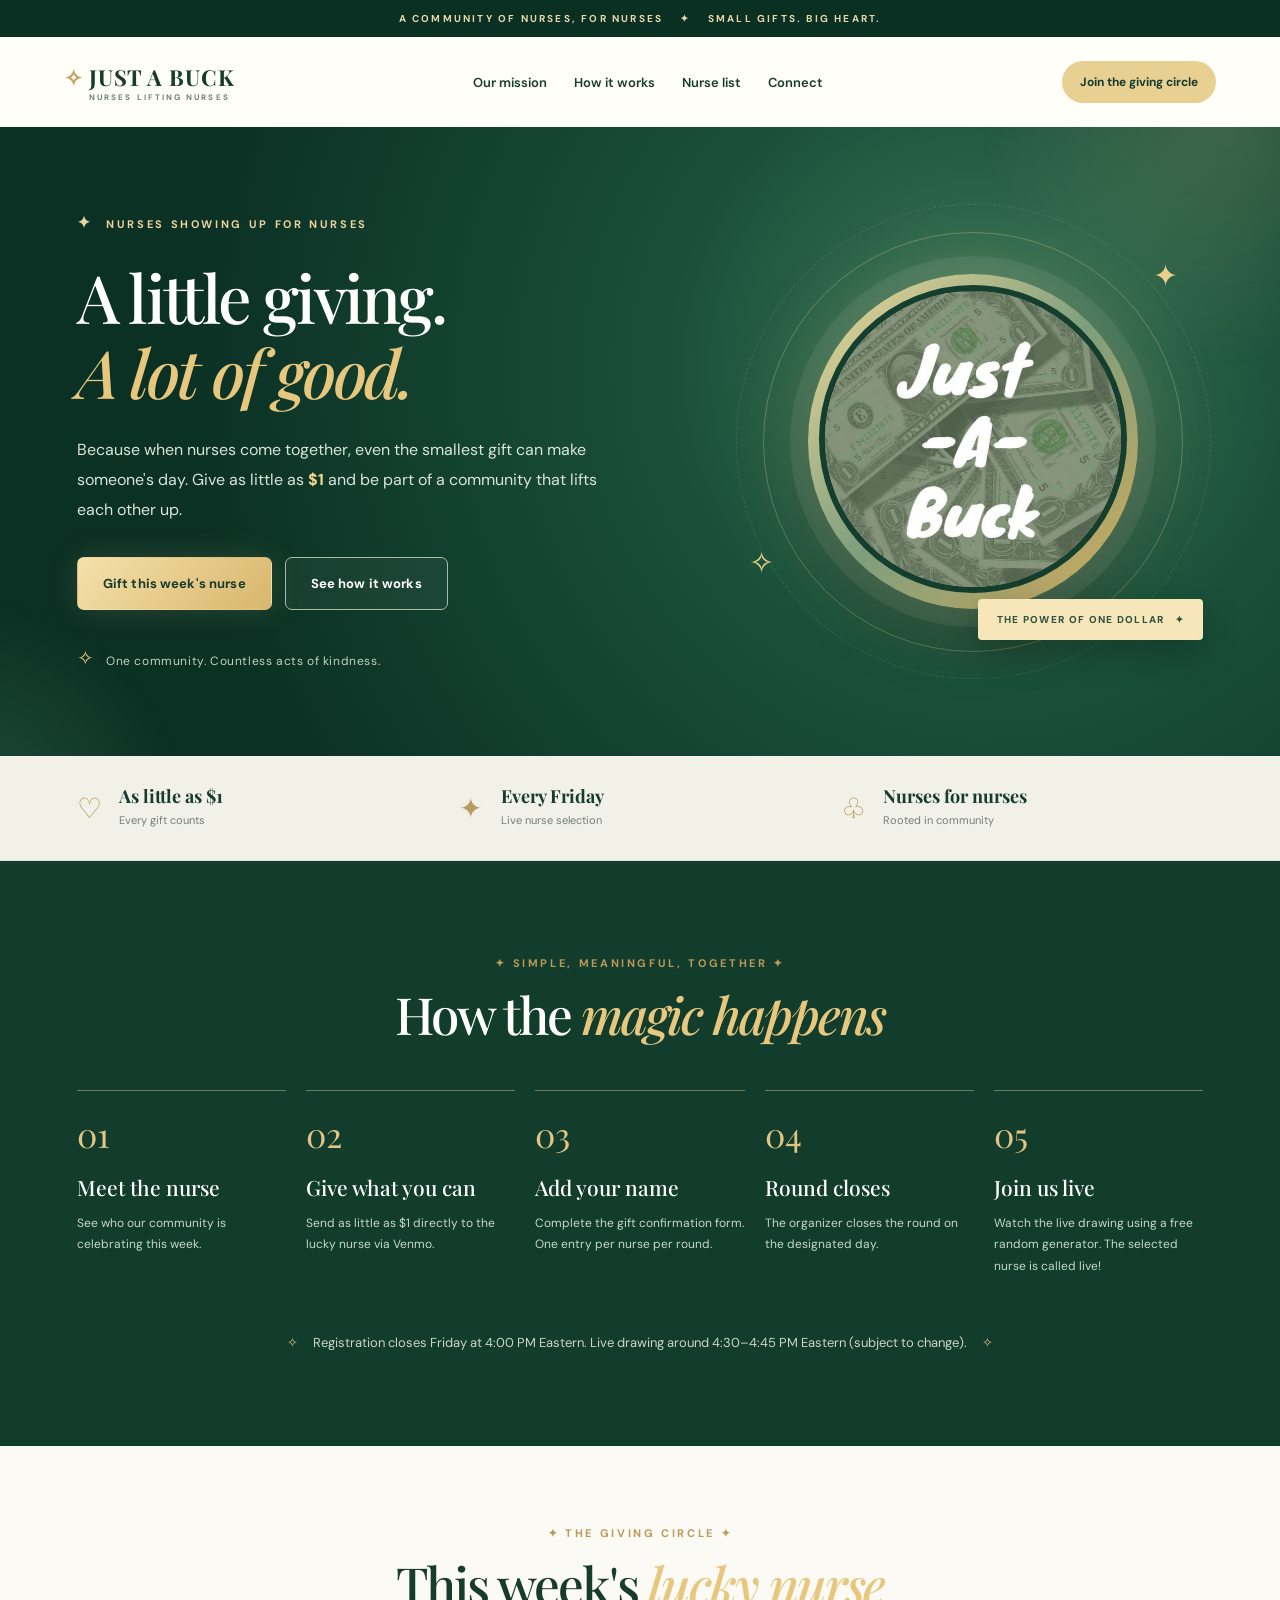
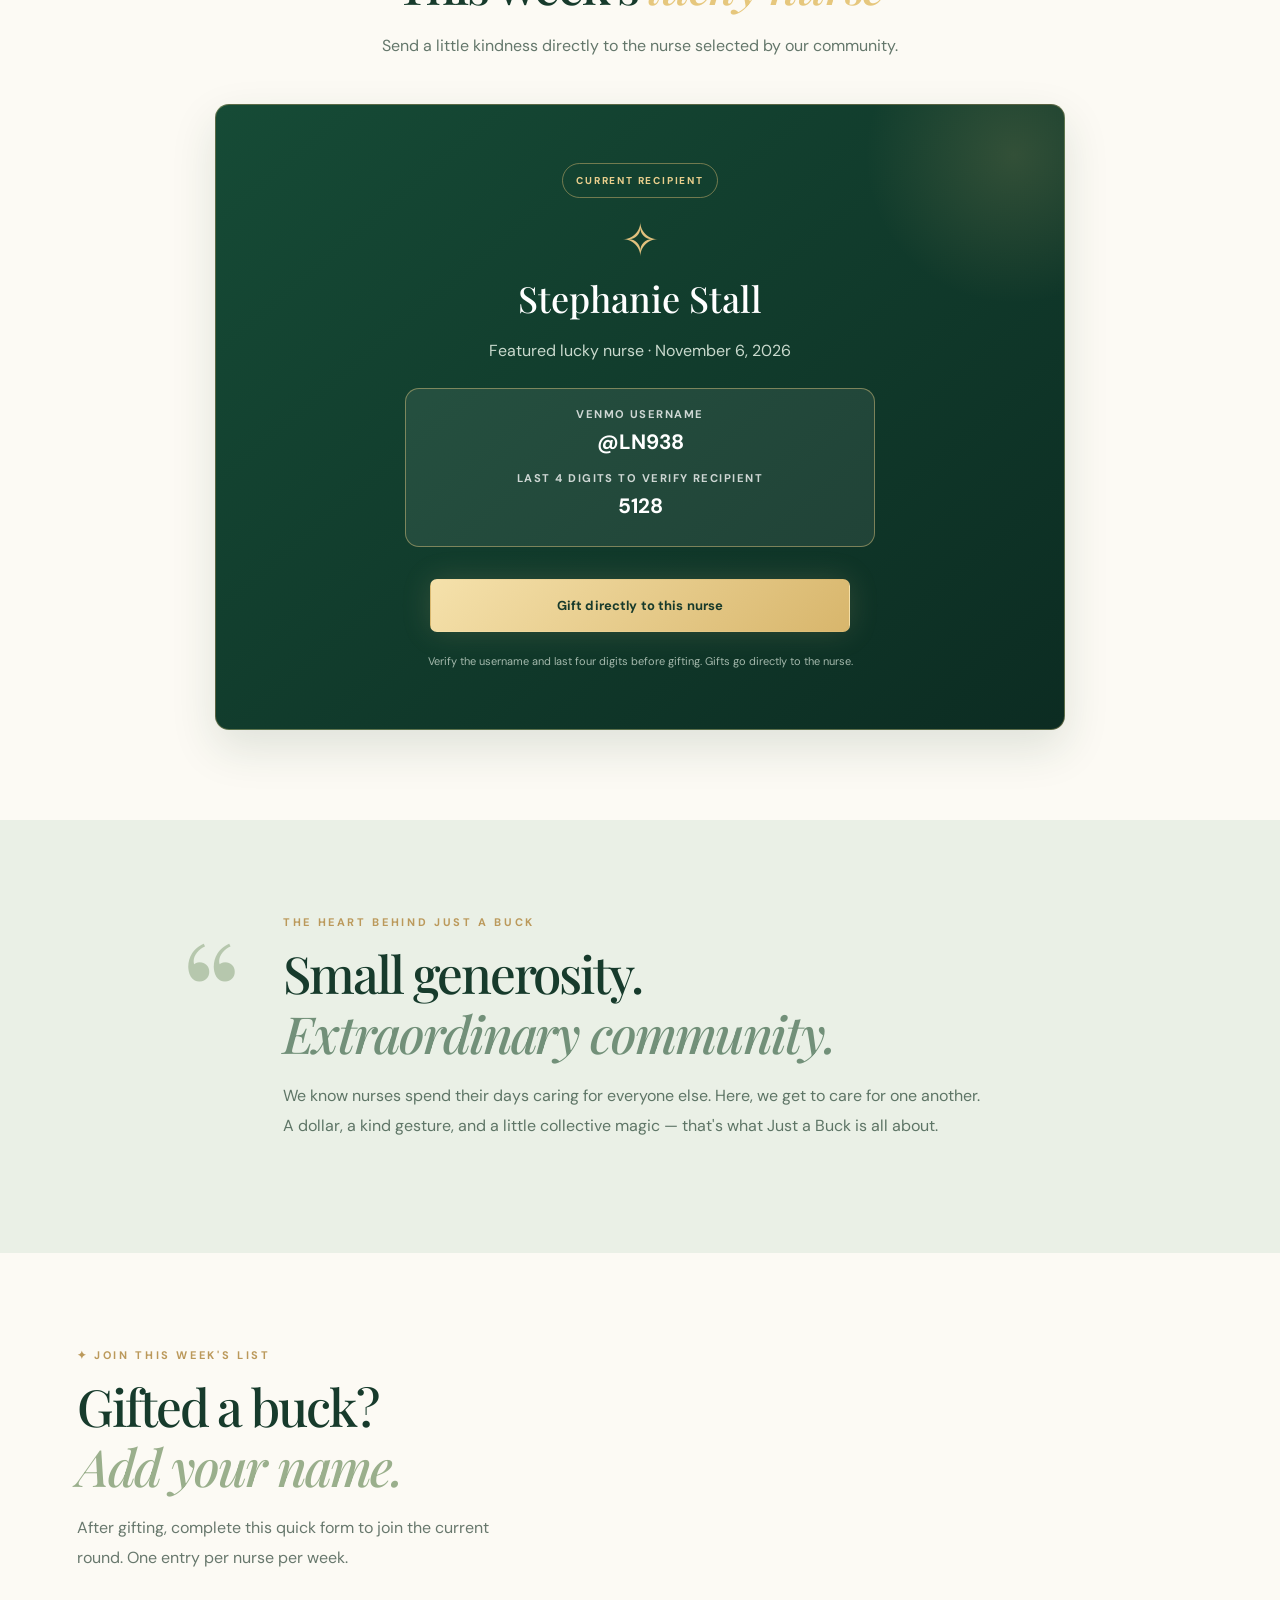
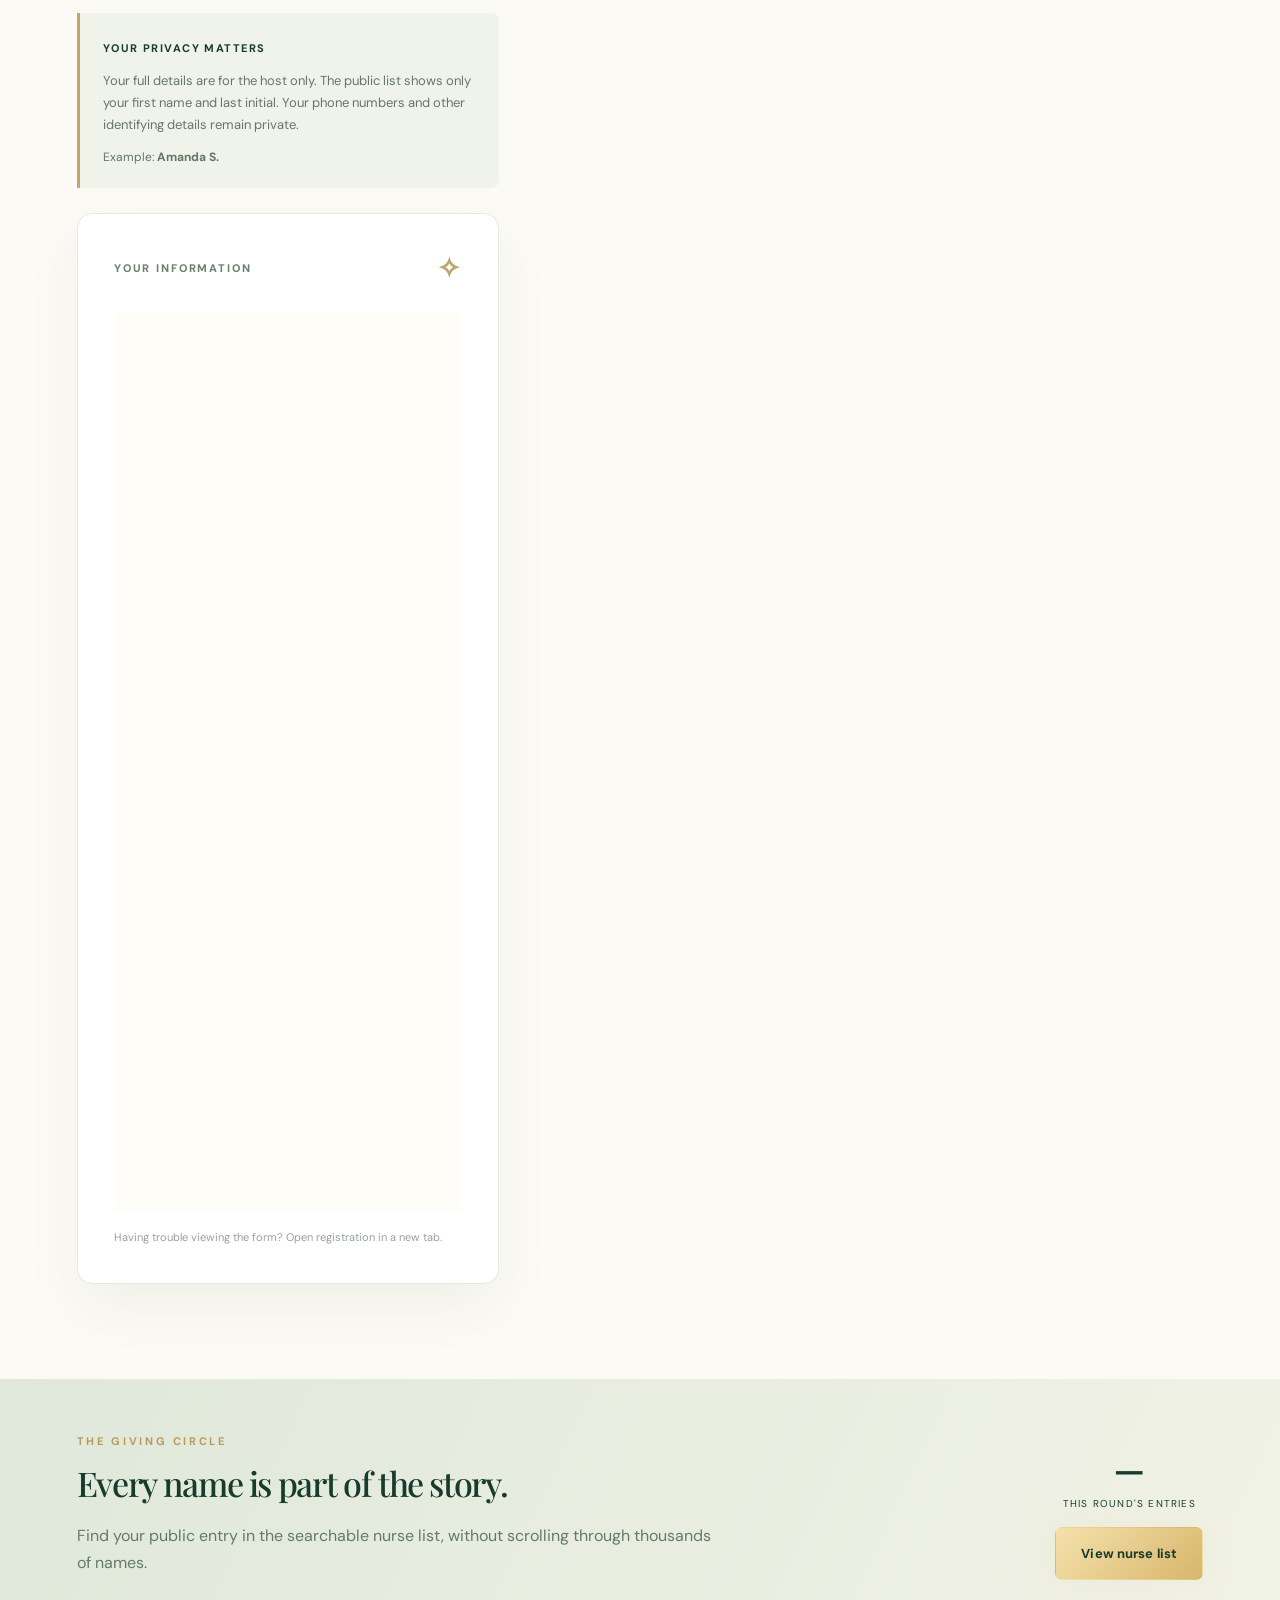
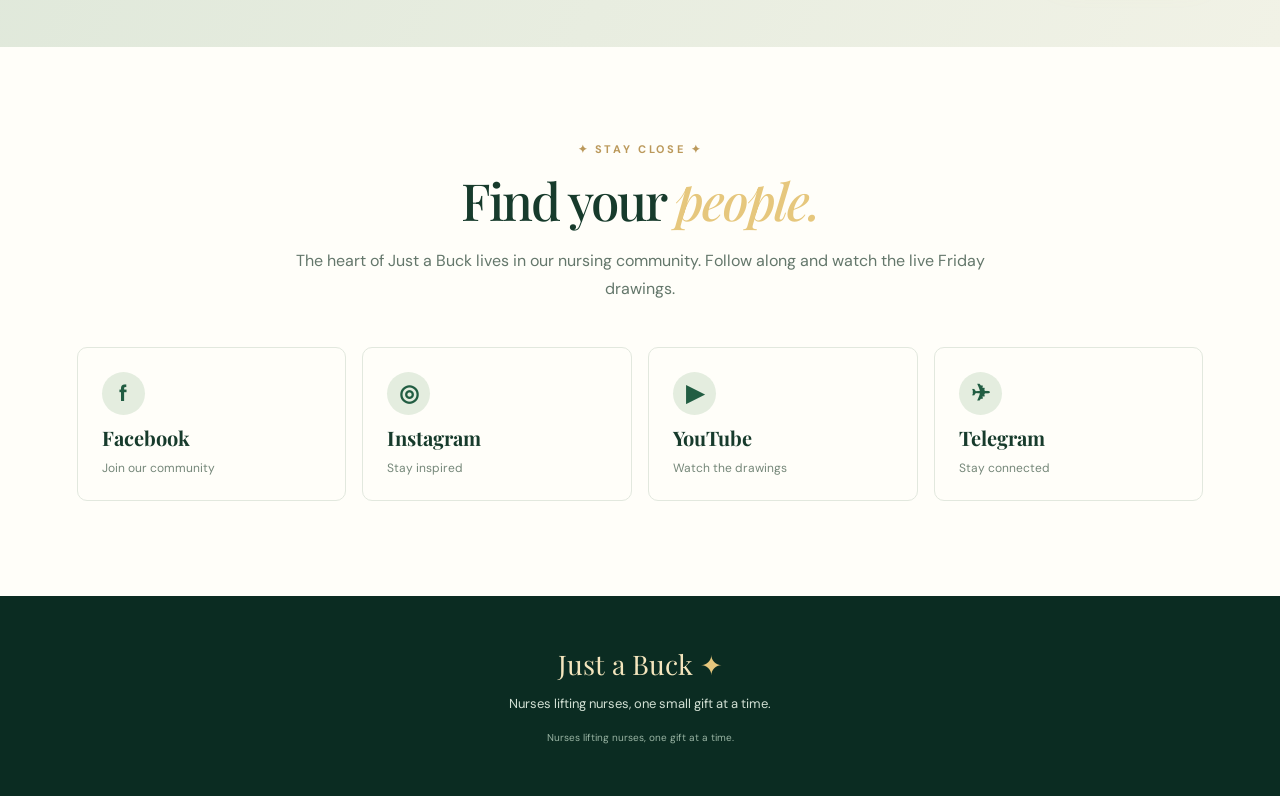
==== commit c597ac44: "Update index.html" ====
--- a/index.html
+++ b/index.html
@@ -12,8 +12,9 @@
 
 
 
-<section class="hero"><div class="hero-glow hero-glow-one"></div><div class="hero-glow hero-glow-two"></div><div class="hero-content"><div class="eyebrow"><span class="star">✦</span> NURSES SHOWING UP FOR NURSES</div><h1>A little giving.<br/><em>A lot of good.</em></h1><p>Because when nurses come together, even the smallest gift can make someone's day. Give as little as <strong>$1</strong> and be part of a community that lifts each other up.</p><div class="hero-buttons"><a class="button button-gold" href="#gift">Gift this week's nurse</a><a class="button button-outline" href="#how">See how it works</a></div><div class="hero-note"><span class="twinkle">✧</span> One community. Countless acts of kindness.</div></div><div class="hero-visual"><div class="orbit orbit-one"></div><div class="orbit orbit-two"></div><div class="image-halo"><img alt="Official Just a Buck logo featuring one dollar bills" src="assets/just-a-buck-profile.jpg"/></div><span class="floating-star star-a">✦</span><span class="floating-star star-b">✧</span><div class="image-tag">THE POWER OF ONE DOLLAR <span>✦</span></div></div></section><section aria-label="Community highlights" class="ribbon"><div><span class="ribbon-icon">♡</span><strong>As little as $1</strong><small>Every gift counts</small></div><div><span class="ribbon-icon">✦</span><strong>Every Friday</strong><small>Live nurse selection</small></div><div><span class="ribbon-icon">♧</span><strong>Nurses for nurses</strong><small>Rooted in community</small></div></section><section class="section how-section" id="how"><div class="section-heading"><div class="kicker">✦ SIMPLE, MEANINGFUL, TOGETHER ✦</div><h2>How the <em>magic happens</em></h2></div><div class="steps"><div class="step"><span>01</span><h3>Meet the nurse</h3><p>See who our community is celebrating this week.</p></div><div class="step"><span>02</span><h3>Give what you can</h3><p>Send as little as $1 directly to the lucky nurse via Venmo.</p></div><div class="step"><span>03</span><h3>Add your name</h3><p>Complete the gift confirmation form. One entry per nurse per round.</p></div><div class="step"><span>04</span><h3>Round closes</h3><p>The organizer closes the round on the designated day.</p></div><div class="step"><span>05</span><h3>Join us live</h3><p>Watch the live drawing using a free random generator. The selected nurse is called live!</p></div></div><div class="how-bottom"><span>✧</span> Registration closes Friday at 4:00 PM Eastern. Live drawing around 4:30–4:45 PM Eastern (subject to change). <span>✧</span></div></section><section class="section gift-section" id="gift"><div class="section-heading"><div class="kicker">✦ THE GIVING CIRCLE ✦</div><h2>This week's <em>lucky nurse</em></h2><p>Send a little kindness directly to the nurse selected by our community.</p></div><div class="gift-layout gift-layout-single"><article class="recipient-panel"><div class="panel-light"></div><span class="pill">CURRENT RECIPIENT</span><div class="recipient-ornament">✧</div><h3 id="recipientName">Coming soon</h3><p id="recipientNote">Check our Facebook community for the current lucky nurse.</p><div class="recipient-verification"><span>VENMO USERNAME</span><strong id="recipientVenmoHandle">Awaiting update</strong><span>LAST 4 DIGITS TO VERIFY RECIPIENT</span><strong id="recipientLast4">Awaiting update</strong></div><a aria-disabled="true" class="button button-gold btn-disabled" id="venmoBtn">Gift directly to this nurse</a><p class="recipient-footnote">Verify the username and last four digits before gifting. Gifts go directly to the nurse.</p></article></div></section><section class="section story-section" id="story"><div class="story-inner"><div class="story-mark">“</div><div><div class="kicker">THE HEART BEHIND JUST A BUCK</div><h2>Small generosity.<br/><em>Extraordinary community.</em></h2><p>We know nurses spend their days caring for everyone else. Here, we get to care for one another. A dollar, a kind gesture, and a little collective magic — that's what Just a Buck is all about.</p></div></div></section><section class="section confirm-section" id="confirm"><div class="form-intro"><div class="kicker">✦ JOIN THIS WEEK'S LIST</div><h2>Gifted a buck?<br/><em>Add your name.</em></h2><p>After gifting, complete this quick form to join the current round. One entry per nurse per week.</p><div class="privacy-card"><strong>YOUR PRIVACY MATTERS</strong><p>Your full details are for the host only. The public list shows only your first name and last initial. Your phone numbers and other identifying details remain private.</p><div class="sample">Example: <b>Amanda S.</b></div></div></div><div class="form-card"><div class="form-card-header"><span>YOUR INFORMATION</span><span class="form-star">✧</span></div><div class="registration-embed">
-  <iframe title="Just a Buck Nurse Registration" src="https://script.google.com/macros/s/AKfycbzQn23YlHcDvTOvDvv8cFuhWOT9Po4rWo494PBVilY67reQeHADo1XGHs3SOFBHuACgbg/exec?action=register" width="100%" height="900" style="border:0;width:100%;background:#fffdf8;" loading="lazy"></iframe>
-  <p class="smallprint">Having trouble viewing the form? <a href="https://script.google.com/macros/s/AKfycbzQn23YlHcDvTOvDvv8cFuhWOT9Po4rWo494PBVilY67reQeHADo1XGHs3SOFBHuACgbg/exec?action=register" target="_blank" rel="noopener noreferrer">Open registration in a new tab</a>.</p>
+<section class="hero"><div class="hero-glow hero-glow-one"></div><div class="hero-glow hero-glow-two"></div><div class="hero-content"><div class="eyebrow"><span class="star">✦</span> NURSES SHOWING UP FOR NURSES</div><h1>A little giving.<br/><em>A lot of good.</em></h1><p>Because when nurses come together, even the smallest gift can make someone's day. Give as little as <strong>$1</strong> and be part of a community that lifts each other up.</p><div class="hero-buttons"><a class="button button-gold" href="#gift">Gift this week's nurse</a><a class="button button-outline" href="#how">See how it works</a></div><div class="hero-note"><span class="twinkle">✧</span> One community. Countless acts of kindness.</div></div><div class="hero-visual"><div class="orbit orbit-one"></div><div class="orbit orbit-two"></div><div class="image-halo"><img alt="Official Just a Buck logo featuring one dollar bills" src="assets/just-a-buck-profile.jpg"/></div><span class="floating-star star-a">✦</span><span class="floating-star star-b">✧</span><div class="image-tag">THE POWER OF ONE DOLLAR <span>✦</span></div></div></section><section aria-label="Community highlights" class="ribbon"><div><span class="ribbon-icon">♡</span><strong>As little as $1</strong><small>Every gift counts</small></div><div><span class="ribbon-icon">✦</span><strong>Every Friday</strong><small>Live nurse selection</small></div><div><span class="ribbon-icon">♧</span><strong>Nurses for nurses</strong><small>Rooted in community</small></div></section><section class="section how-section" id="how"><div class="section-heading"><div class="kicker">✦ SIMPLE, MEANINGFUL, TOGETHER ✦</div><h2>How the <em>magic happens</em></h2></div><div class="steps"><div class="step"><span>01</span><h3>Meet the nurse</h3><p>See who our community is celebrating this week.</p></div><div class="step"><span>02</span><h3>Give what you can</h3><p>Send as little as $1 directly to the lucky nurse via Venmo.</p></div><div class="step"><span>03</span><h3>Add your name</h3><p>Complete the gift confirmation form. One entry per nurse per round.</p></div><div class="step"><span>04</span><h3>Round closes</h3><p>The organizer closes the round on the designated day.</p></div><div class="step"><span>05</span><h3>Join us live</h3><p>Watch the live drawing using a free random generator. The selected nurse is called live!</p></div></div><div class="how-bottom"><span>✧</span> Registration closes Friday at 4:00 PM Eastern. Live drawing around 4:30–4:45 PM Eastern (subject to change). <span>✧</span></div></section><section class="section gift-section" id="gift"><div class="section-heading"><div class="kicker">✦ THE GIVING CIRCLE ✦</div><h2>This week's <em>lucky nurse</em></h2><p>Send a little kindness directly to the nurse selected by our community.</p></div><div class="gift-layout gift-layout-single"><article class="recipient-panel"><div class="panel-light"></div><span class="pill">CURRENT RECIPIENT</span><div class="recipient-ornament">✧</div><h3 id="recipientName">Coming soon</h3><p id="recipientNote">Check our Facebook community for the current lucky nurse.</p><div class="recipient-verification"><span>VENMO USERNAME</span><strong id="recipientVenmoHandle">Awaiting update</strong><span>LAST 4 DIGITS TO VERIFY RECIPIENT</span><strong id="recipientLast4">Awaiting update</strong></div><a aria-disabled="true" class="button button-gold btn-disabled" id="venmoBtn">Gift directly to this nurse</a><p class="recipient-footnote">Verify the username and last four digits before gifting. Gifts go directly to the nurse.</p></article></div></section><section class="section story-section" id="story"><div class="story-inner"><div class="story-mark">“</div><div><div class="kicker">THE HEART BEHIND JUST A BUCK</div><h2>Small generosity.<br/><em>Extraordinary community.</em></h2><p>We know nurses spend their days caring for everyone else. Here, we get to care for one another. A dollar, a kind gesture, and a little collective magic — that's what Just a Buck is all about.</p></div></div></section><section class="section confirm-section" id="confirm"><div class="form-intro"><div class="kicker">✦ JOIN THIS WEEK'S LIST</div><h2>Gifted a buck?<br/><em>Add your name.</em></h2><p>After gifting, complete this quick form to join the current round. One entry per nurse per week.</p><div class="privacy-card"><strong>YOUR PRIVACY MATTERS</strong><p>Your full details are for the host only. The public list shows only your first name and last initial. Your phone numbers and other identifying details remain private.</p><div class="sample">Example: <b>Amanda S.</b></div></div><div class="form-card"><div class="form-card-header"><span>YOUR INFORMATION</span><span class="form-star">✧</span></div><div class="registration-embed">
+  <iframe title="Just a Buck Nurse Registration" src="https://script.google.com/macros/s/AKfycbyVaNl_yxhxPT8S7AUK1Ynm6e-8dVBWQygdosabL3VVbcTFJmKufuw9pwcM6tPqfe9tow/exec" width="100%" height="900" style="border:0;width:100%;background:#fffdf8;" loading="lazy"></iframe>
+  <p class="smallprint">Having trouble viewing the form? <a href="https://script.google.com/macros/s/AKfycbyVaNl_yxhxPT8S7AUK1Ynm6e-8dVBWQygdosabL3VVbcTFJmKufuw9pwcM6tPqfe9tow/exec" target="_blank" rel="noopener noreferrer">Open registration in a new tab</a>.</p>
 </div></div></section><section class="list-band"><div><div class="kicker">THE GIVING CIRCLE</div><h2>Every name is part of the story.</h2><p>Find your public entry in the searchable nurse list, without scrolling through thousands of names.</p></div><div class="list-band-action"><div class="list-count"><strong id="count">—</strong><small>THIS ROUND'S ENTRIES</small></div><a class="button button-gold" href="participants.html">View nurse list</a></div></section><section class="section connect-section" id="connect"><div class="section-heading"><div class="kicker">✦ STAY CLOSE ✦</div><h2>Find your <em>people.</em></h2><p>The heart of Just a Buck lives in our nursing community. Follow along and watch the live Friday drawings.</p></div><div class="social-grid"><a class="social" id="facebook" rel="noopener noreferrer" target="_blank"><span class="social-symbol">f</span><strong>Facebook</strong><small>Join our community</small></a><a class="social" id="instagram" rel="noopener noreferrer" target="_blank"><span class="social-symbol">◎</span><strong>Instagram</strong><small>Stay inspired</small></a><a class="social" id="youtube" rel="noopener noreferrer" target="_blank"><span class="social-symbol">▶</span><strong>YouTube</strong><small>Watch the drawings</small></a><a class="social" id="telegram" rel="noopener noreferrer" target="_blank"><span class="social-symbol">✈</span><strong>Telegram</strong><small>Stay connected</small></a></div></section></main><footer><div class="footer-brand">Just a Buck <span>✦</span></div><p>Nurses lifting nurses, one small gift at a time.</p><small>Nurses lifting nurses, one gift at a time.</small></footer><script src="config.js"></script><script src="app.js"></script></body></html>
 
+
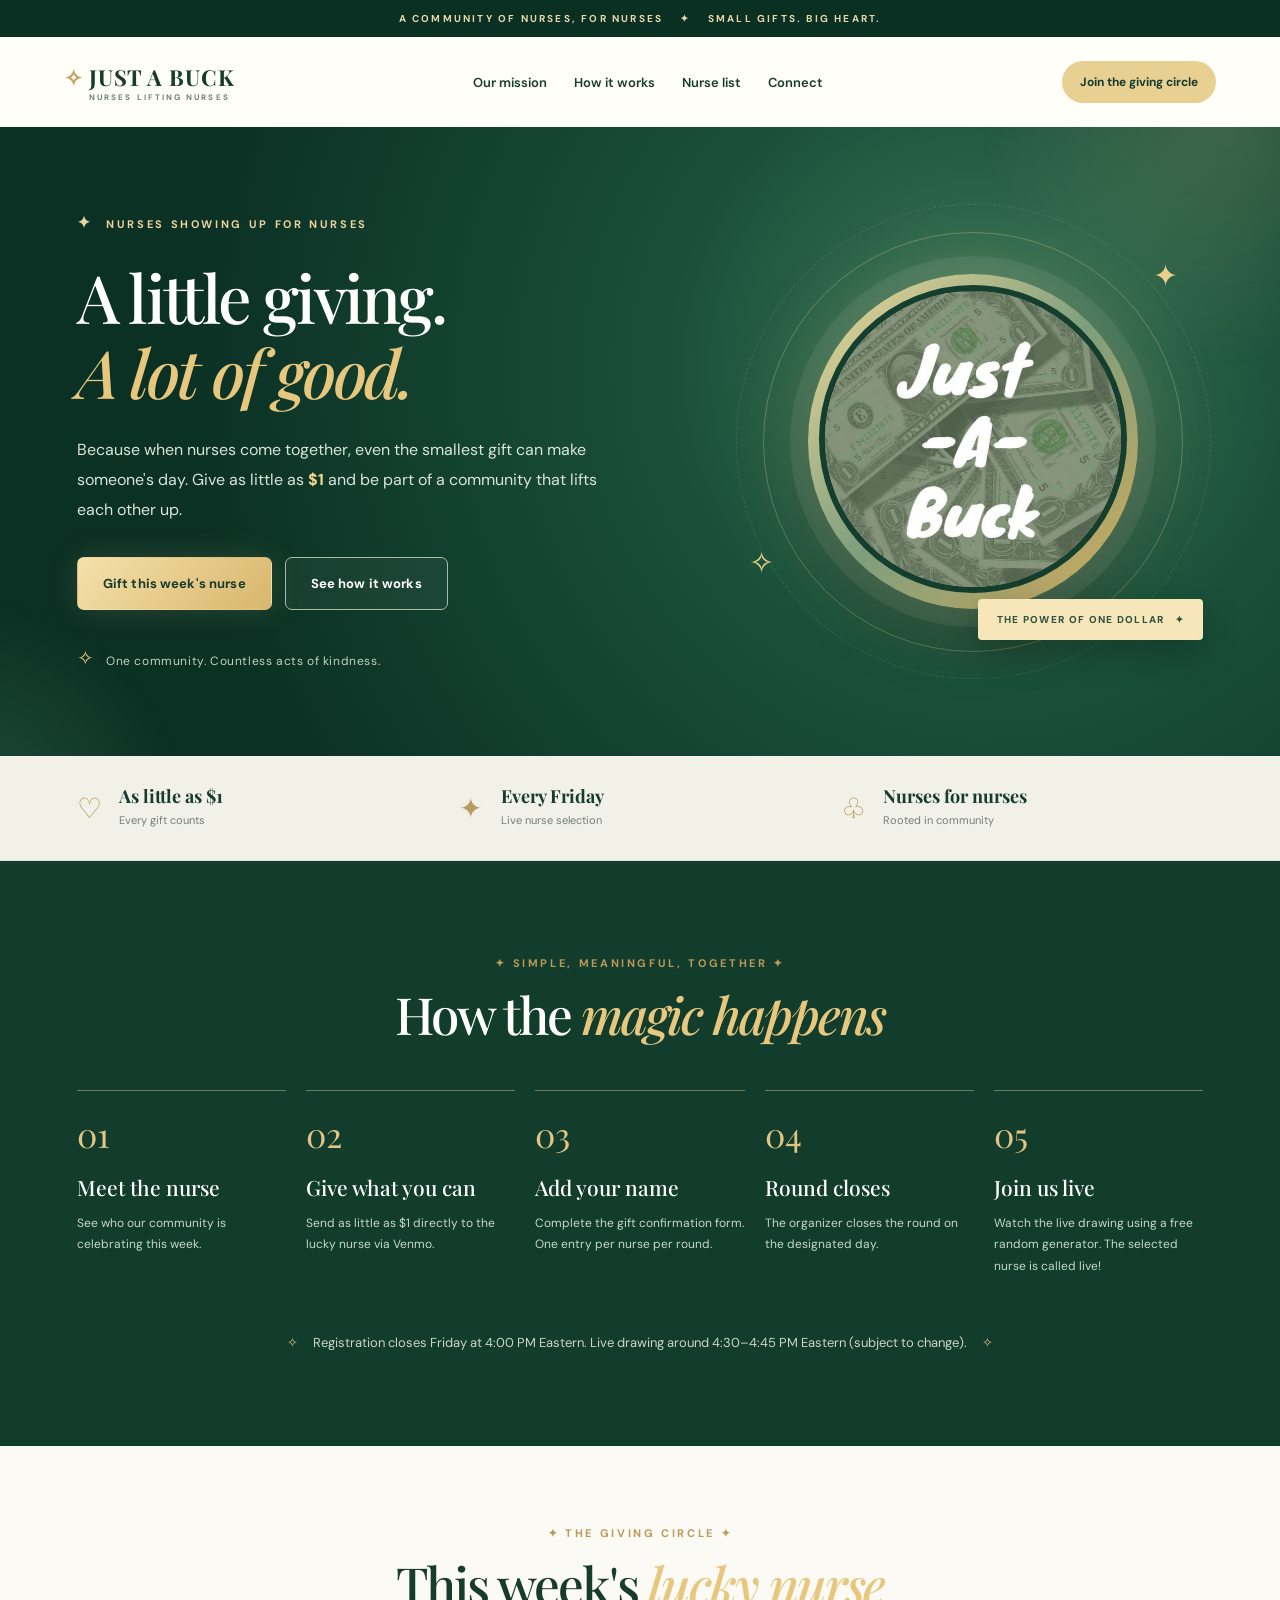
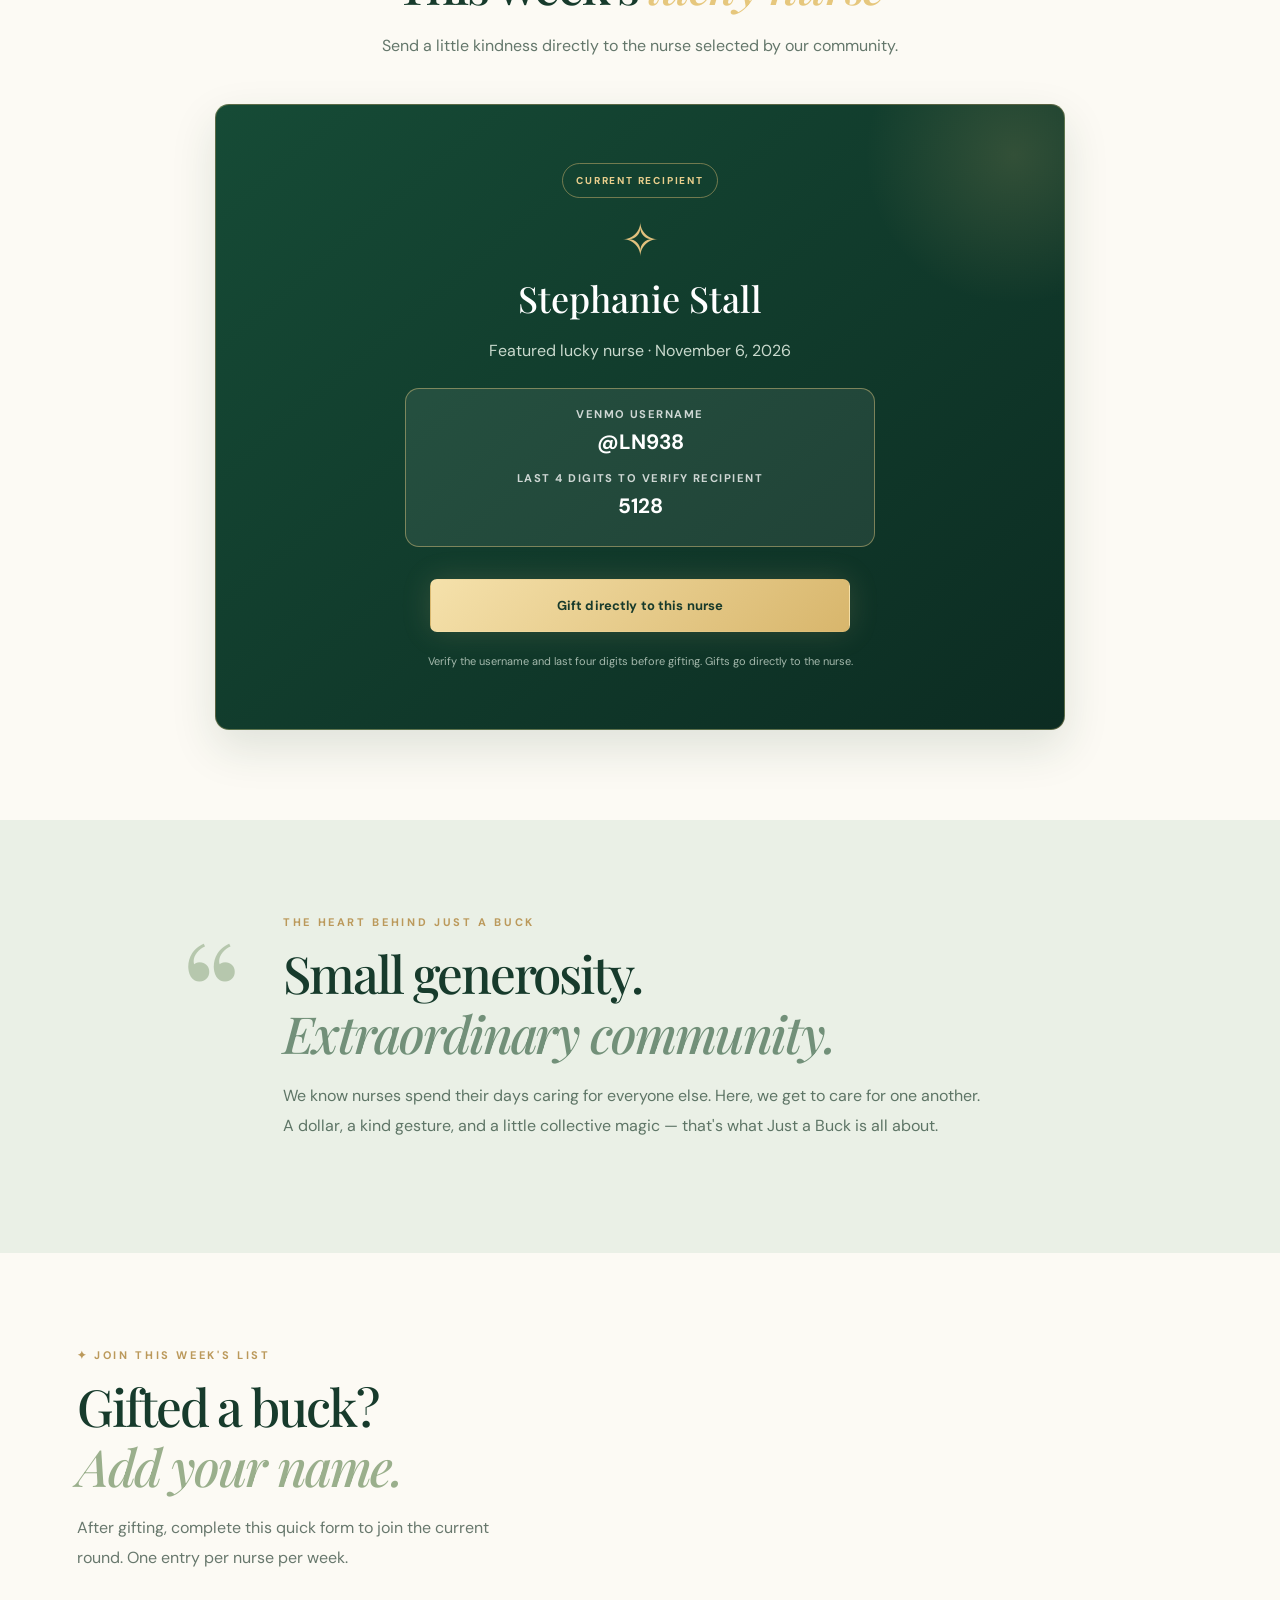
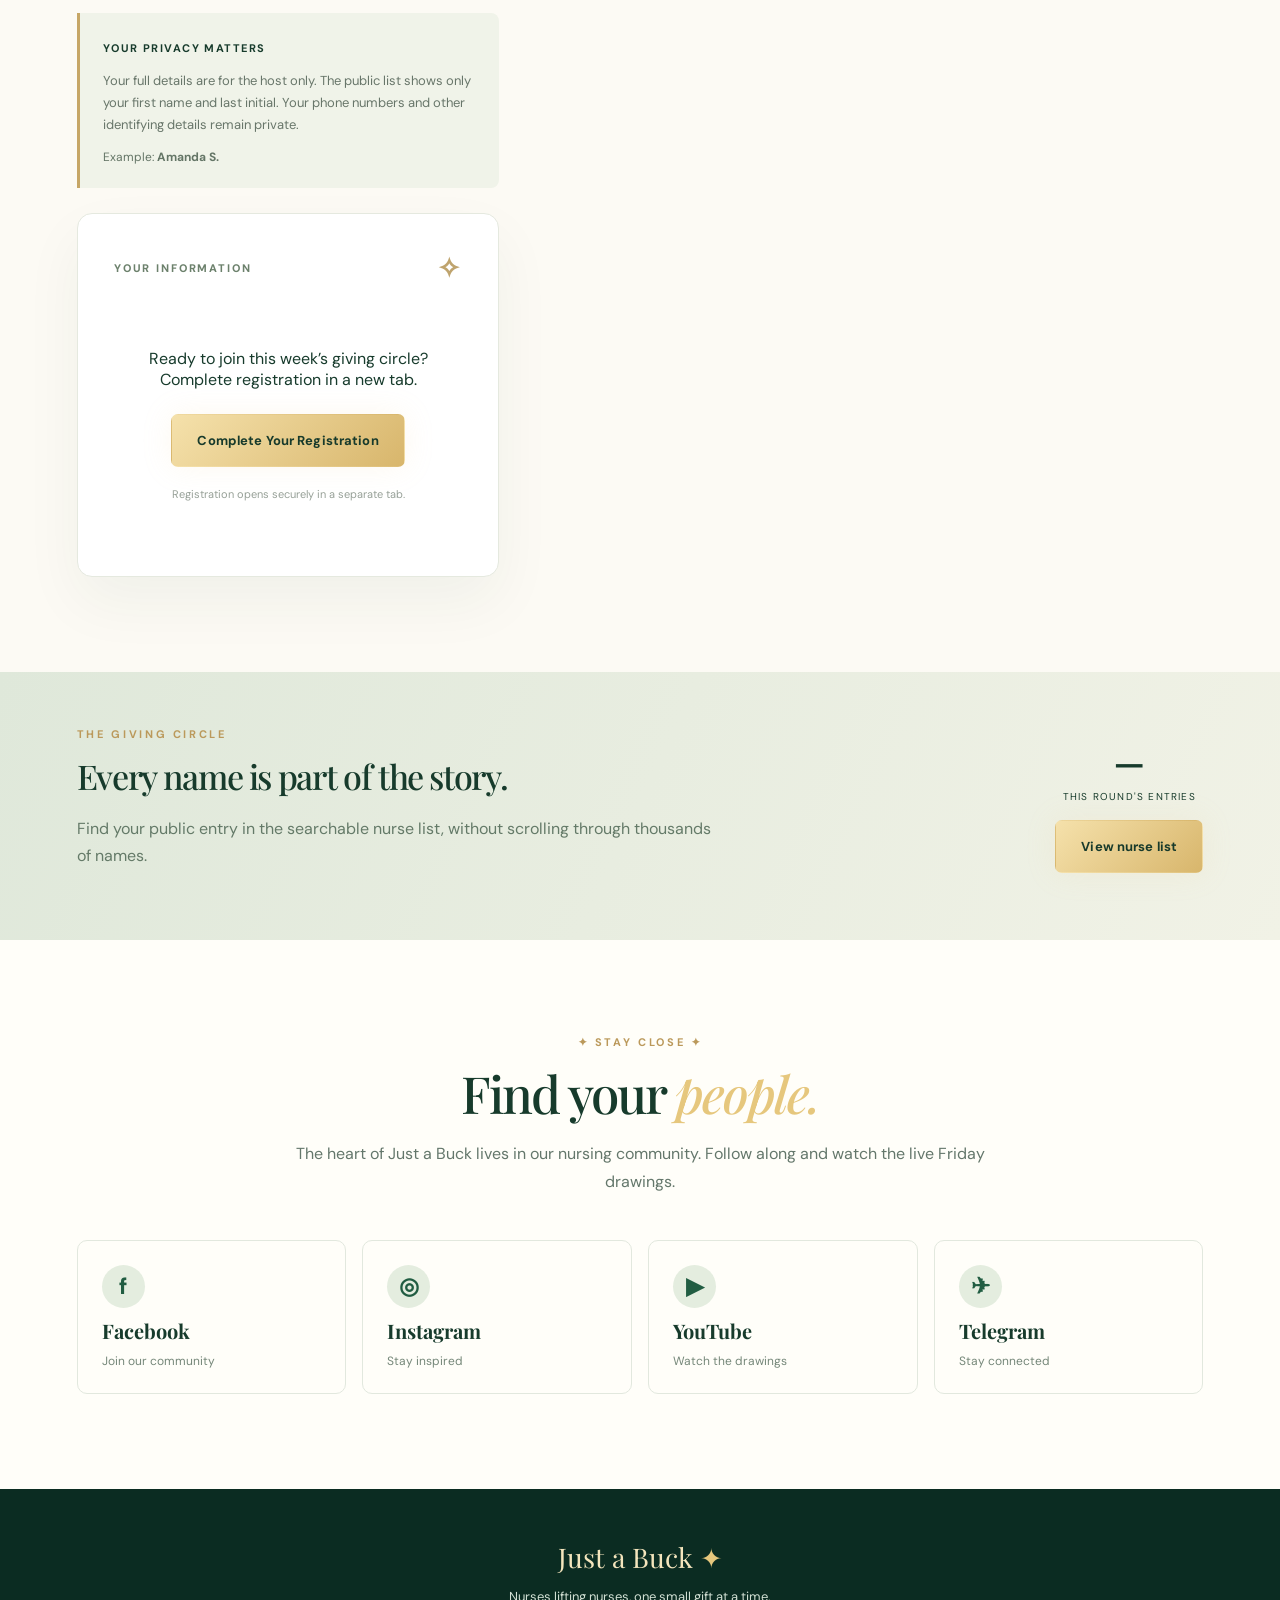
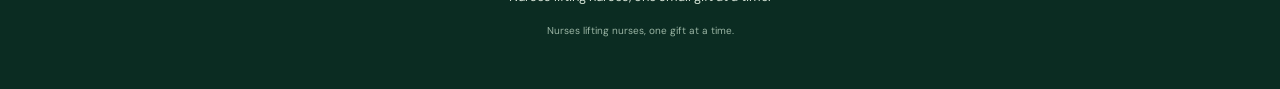
==== commit 41577a99: "Add files via upload" ====
--- a/index.html
+++ b/index.html
@@ -12,9 +12,10 @@
 
 
 
-<section class="hero"><div class="hero-glow hero-glow-one"></div><div class="hero-glow hero-glow-two"></div><div class="hero-content"><div class="eyebrow"><span class="star">✦</span> NURSES SHOWING UP FOR NURSES</div><h1>A little giving.<br/><em>A lot of good.</em></h1><p>Because when nurses come together, even the smallest gift can make someone's day. Give as little as <strong>$1</strong> and be part of a community that lifts each other up.</p><div class="hero-buttons"><a class="button button-gold" href="#gift">Gift this week's nurse</a><a class="button button-outline" href="#how">See how it works</a></div><div class="hero-note"><span class="twinkle">✧</span> One community. Countless acts of kindness.</div></div><div class="hero-visual"><div class="orbit orbit-one"></div><div class="orbit orbit-two"></div><div class="image-halo"><img alt="Official Just a Buck logo featuring one dollar bills" src="assets/just-a-buck-profile.jpg"/></div><span class="floating-star star-a">✦</span><span class="floating-star star-b">✧</span><div class="image-tag">THE POWER OF ONE DOLLAR <span>✦</span></div></div></section><section aria-label="Community highlights" class="ribbon"><div><span class="ribbon-icon">♡</span><strong>As little as $1</strong><small>Every gift counts</small></div><div><span class="ribbon-icon">✦</span><strong>Every Friday</strong><small>Live nurse selection</small></div><div><span class="ribbon-icon">♧</span><strong>Nurses for nurses</strong><small>Rooted in community</small></div></section><section class="section how-section" id="how"><div class="section-heading"><div class="kicker">✦ SIMPLE, MEANINGFUL, TOGETHER ✦</div><h2>How the <em>magic happens</em></h2></div><div class="steps"><div class="step"><span>01</span><h3>Meet the nurse</h3><p>See who our community is celebrating this week.</p></div><div class="step"><span>02</span><h3>Give what you can</h3><p>Send as little as $1 directly to the lucky nurse via Venmo.</p></div><div class="step"><span>03</span><h3>Add your name</h3><p>Complete the gift confirmation form. One entry per nurse per round.</p></div><div class="step"><span>04</span><h3>Round closes</h3><p>The organizer closes the round on the designated day.</p></div><div class="step"><span>05</span><h3>Join us live</h3><p>Watch the live drawing using a free random generator. The selected nurse is called live!</p></div></div><div class="how-bottom"><span>✧</span> Registration closes Friday at 4:00 PM Eastern. Live drawing around 4:30–4:45 PM Eastern (subject to change). <span>✧</span></div></section><section class="section gift-section" id="gift"><div class="section-heading"><div class="kicker">✦ THE GIVING CIRCLE ✦</div><h2>This week's <em>lucky nurse</em></h2><p>Send a little kindness directly to the nurse selected by our community.</p></div><div class="gift-layout gift-layout-single"><article class="recipient-panel"><div class="panel-light"></div><span class="pill">CURRENT RECIPIENT</span><div class="recipient-ornament">✧</div><h3 id="recipientName">Coming soon</h3><p id="recipientNote">Check our Facebook community for the current lucky nurse.</p><div class="recipient-verification"><span>VENMO USERNAME</span><strong id="recipientVenmoHandle">Awaiting update</strong><span>LAST 4 DIGITS TO VERIFY RECIPIENT</span><strong id="recipientLast4">Awaiting update</strong></div><a aria-disabled="true" class="button button-gold btn-disabled" id="venmoBtn">Gift directly to this nurse</a><p class="recipient-footnote">Verify the username and last four digits before gifting. Gifts go directly to the nurse.</p></article></div></section><section class="section story-section" id="story"><div class="story-inner"><div class="story-mark">“</div><div><div class="kicker">THE HEART BEHIND JUST A BUCK</div><h2>Small generosity.<br/><em>Extraordinary community.</em></h2><p>We know nurses spend their days caring for everyone else. Here, we get to care for one another. A dollar, a kind gesture, and a little collective magic — that's what Just a Buck is all about.</p></div></div></section><section class="section confirm-section" id="confirm"><div class="form-intro"><div class="kicker">✦ JOIN THIS WEEK'S LIST</div><h2>Gifted a buck?<br/><em>Add your name.</em></h2><p>After gifting, complete this quick form to join the current round. One entry per nurse per week.</p><div class="privacy-card"><strong>YOUR PRIVACY MATTERS</strong><p>Your full details are for the host only. The public list shows only your first name and last initial. Your phone numbers and other identifying details remain private.</p><div class="sample">Example: <b>Amanda S.</b></div></div><div class="form-card"><div class="form-card-header"><span>YOUR INFORMATION</span><span class="form-star">✧</span></div><div class="registration-embed">
-  <iframe title="Just a Buck Nurse Registration" src="https://script.google.com/macros/s/AKfycbyVaNl_yxhxPT8S7AUK1Ynm6e-8dVBWQygdosabL3VVbcTFJmKufuw9pwcM6tPqfe9tow/exec" width="100%" height="900" style="border:0;width:100%;background:#fffdf8;" loading="lazy"></iframe>
-  <p class="smallprint">Having trouble viewing the form? <a href="https://script.google.com/macros/s/AKfycbyVaNl_yxhxPT8S7AUK1Ynm6e-8dVBWQygdosabL3VVbcTFJmKufuw9pwcM6tPqfe9tow/exec" target="_blank" rel="noopener noreferrer">Open registration in a new tab</a>.</p>
+<section class="hero"><div class="hero-glow hero-glow-one"></div><div class="hero-glow hero-glow-two"></div><div class="hero-content"><div class="eyebrow"><span class="star">✦</span> NURSES SHOWING UP FOR NURSES</div><h1>A little giving.<br/><em>A lot of good.</em></h1><p>Because when nurses come together, even the smallest gift can make someone's day. Give as little as <strong>$1</strong> and be part of a community that lifts each other up.</p><div class="hero-buttons"><a class="button button-gold" href="#gift">Gift this week's nurse</a><a class="button button-outline" href="#how">See how it works</a></div><div class="hero-note"><span class="twinkle">✧</span> One community. Countless acts of kindness.</div></div><div class="hero-visual"><div class="orbit orbit-one"></div><div class="orbit orbit-two"></div><div class="image-halo"><img alt="Official Just a Buck logo featuring one dollar bills" src="assets/just-a-buck-profile.jpg"/></div><span class="floating-star star-a">✦</span><span class="floating-star star-b">✧</span><div class="image-tag">THE POWER OF ONE DOLLAR <span>✦</span></div></div></section><section aria-label="Community highlights" class="ribbon"><div><span class="ribbon-icon">♡</span><strong>As little as $1</strong><small>Every gift counts</small></div><div><span class="ribbon-icon">✦</span><strong>Every Friday</strong><small>Live nurse selection</small></div><div><span class="ribbon-icon">♧</span><strong>Nurses for nurses</strong><small>Rooted in community</small></div></section><section class="section how-section" id="how"><div class="section-heading"><div class="kicker">✦ SIMPLE, MEANINGFUL, TOGETHER ✦</div><h2>How the <em>magic happens</em></h2></div><div class="steps"><div class="step"><span>01</span><h3>Meet the nurse</h3><p>See who our community is celebrating this week.</p></div><div class="step"><span>02</span><h3>Give what you can</h3><p>Send as little as $1 directly to the lucky nurse via Venmo.</p></div><div class="step"><span>03</span><h3>Add your name</h3><p>Complete the gift confirmation form. One entry per nurse per round.</p></div><div class="step"><span>04</span><h3>Round closes</h3><p>The organizer closes the round on the designated day.</p></div><div class="step"><span>05</span><h3>Join us live</h3><p>Watch the live drawing using a free random generator. The selected nurse is called live!</p></div></div><div class="how-bottom"><span>✧</span> Registration closes Friday at 4:00 PM Eastern. Live drawing around 4:30–4:45 PM Eastern (subject to change). <span>✧</span></div></section><section class="section gift-section" id="gift"><div class="section-heading"><div class="kicker">✦ THE GIVING CIRCLE ✦</div><h2>This week's <em>lucky nurse</em></h2><p>Send a little kindness directly to the nurse selected by our community.</p></div><div class="gift-layout gift-layout-single"><article class="recipient-panel"><div class="panel-light"></div><span class="pill">CURRENT RECIPIENT</span><div class="recipient-ornament">✧</div><h3 id="recipientName">Coming soon</h3><p id="recipientNote">Check our Facebook community for the current lucky nurse.</p><div class="recipient-verification"><span>VENMO USERNAME</span><strong id="recipientVenmoHandle">Awaiting update</strong><span>LAST 4 DIGITS TO VERIFY RECIPIENT</span><strong id="recipientLast4">Awaiting update</strong></div><a aria-disabled="true" class="button button-gold btn-disabled" id="venmoBtn">Gift directly to this nurse</a><p class="recipient-footnote">Verify the username and last four digits before gifting. Gifts go directly to the nurse.</p></article></div></section><section class="section story-section" id="story"><div class="story-inner"><div class="story-mark">“</div><div><div class="kicker">THE HEART BEHIND JUST A BUCK</div><h2>Small generosity.<br/><em>Extraordinary community.</em></h2><p>We know nurses spend their days caring for everyone else. Here, we get to care for one another. A dollar, a kind gesture, and a little collective magic — that's what Just a Buck is all about.</p></div></div></section><section class="section confirm-section" id="confirm"><div class="form-intro"><div class="kicker">✦ JOIN THIS WEEK'S LIST</div><h2>Gifted a buck?<br/><em>Add your name.</em></h2><p>After gifting, complete this quick form to join the current round. One entry per nurse per week.</p><div class="privacy-card"><strong>YOUR PRIVACY MATTERS</strong><p>Your full details are for the host only. The public list shows only your first name and last initial. Your phone numbers and other identifying details remain private.</p><div class="sample">Example: <b>Amanda S.</b></div></div><div class="form-card"><div class="form-card-header"><span>YOUR INFORMATION</span><span class="form-star">✧</span></div><div class="registration-embed" style="text-align:center;padding:36px 16px;">
+<p style="margin:0 0 24px;">Ready to join this week’s giving circle? Complete registration in a new tab.</p>
+<a class="button button-gold" href="https://script.google.com/macros/s/AKfycbyVaNl_yxhxPT8S7AUK1Ynm6e-8dVBWQygdosabL3VVbcTFJmKufuw9pwcM6tPqfe9tow/exec" target="_blank" rel="noopener noreferrer" style="display:inline-flex;justify-content:center;text-decoration:none;">Complete Your Registration</a>
+<p class="smallprint" style="margin-top:18px;">Registration opens securely in a separate tab.</p>
 </div></div></section><section class="list-band"><div><div class="kicker">THE GIVING CIRCLE</div><h2>Every name is part of the story.</h2><p>Find your public entry in the searchable nurse list, without scrolling through thousands of names.</p></div><div class="list-band-action"><div class="list-count"><strong id="count">—</strong><small>THIS ROUND'S ENTRIES</small></div><a class="button button-gold" href="participants.html">View nurse list</a></div></section><section class="section connect-section" id="connect"><div class="section-heading"><div class="kicker">✦ STAY CLOSE ✦</div><h2>Find your <em>people.</em></h2><p>The heart of Just a Buck lives in our nursing community. Follow along and watch the live Friday drawings.</p></div><div class="social-grid"><a class="social" id="facebook" rel="noopener noreferrer" target="_blank"><span class="social-symbol">f</span><strong>Facebook</strong><small>Join our community</small></a><a class="social" id="instagram" rel="noopener noreferrer" target="_blank"><span class="social-symbol">◎</span><strong>Instagram</strong><small>Stay inspired</small></a><a class="social" id="youtube" rel="noopener noreferrer" target="_blank"><span class="social-symbol">▶</span><strong>YouTube</strong><small>Watch the drawings</small></a><a class="social" id="telegram" rel="noopener noreferrer" target="_blank"><span class="social-symbol">✈</span><strong>Telegram</strong><small>Stay connected</small></a></div></section></main><footer><div class="footer-brand">Just a Buck <span>✦</span></div><p>Nurses lifting nurses, one small gift at a time.</p><small>Nurses lifting nurses, one gift at a time.</small></footer><script src="config.js"></script><script src="app.js"></script></body></html>
 
 
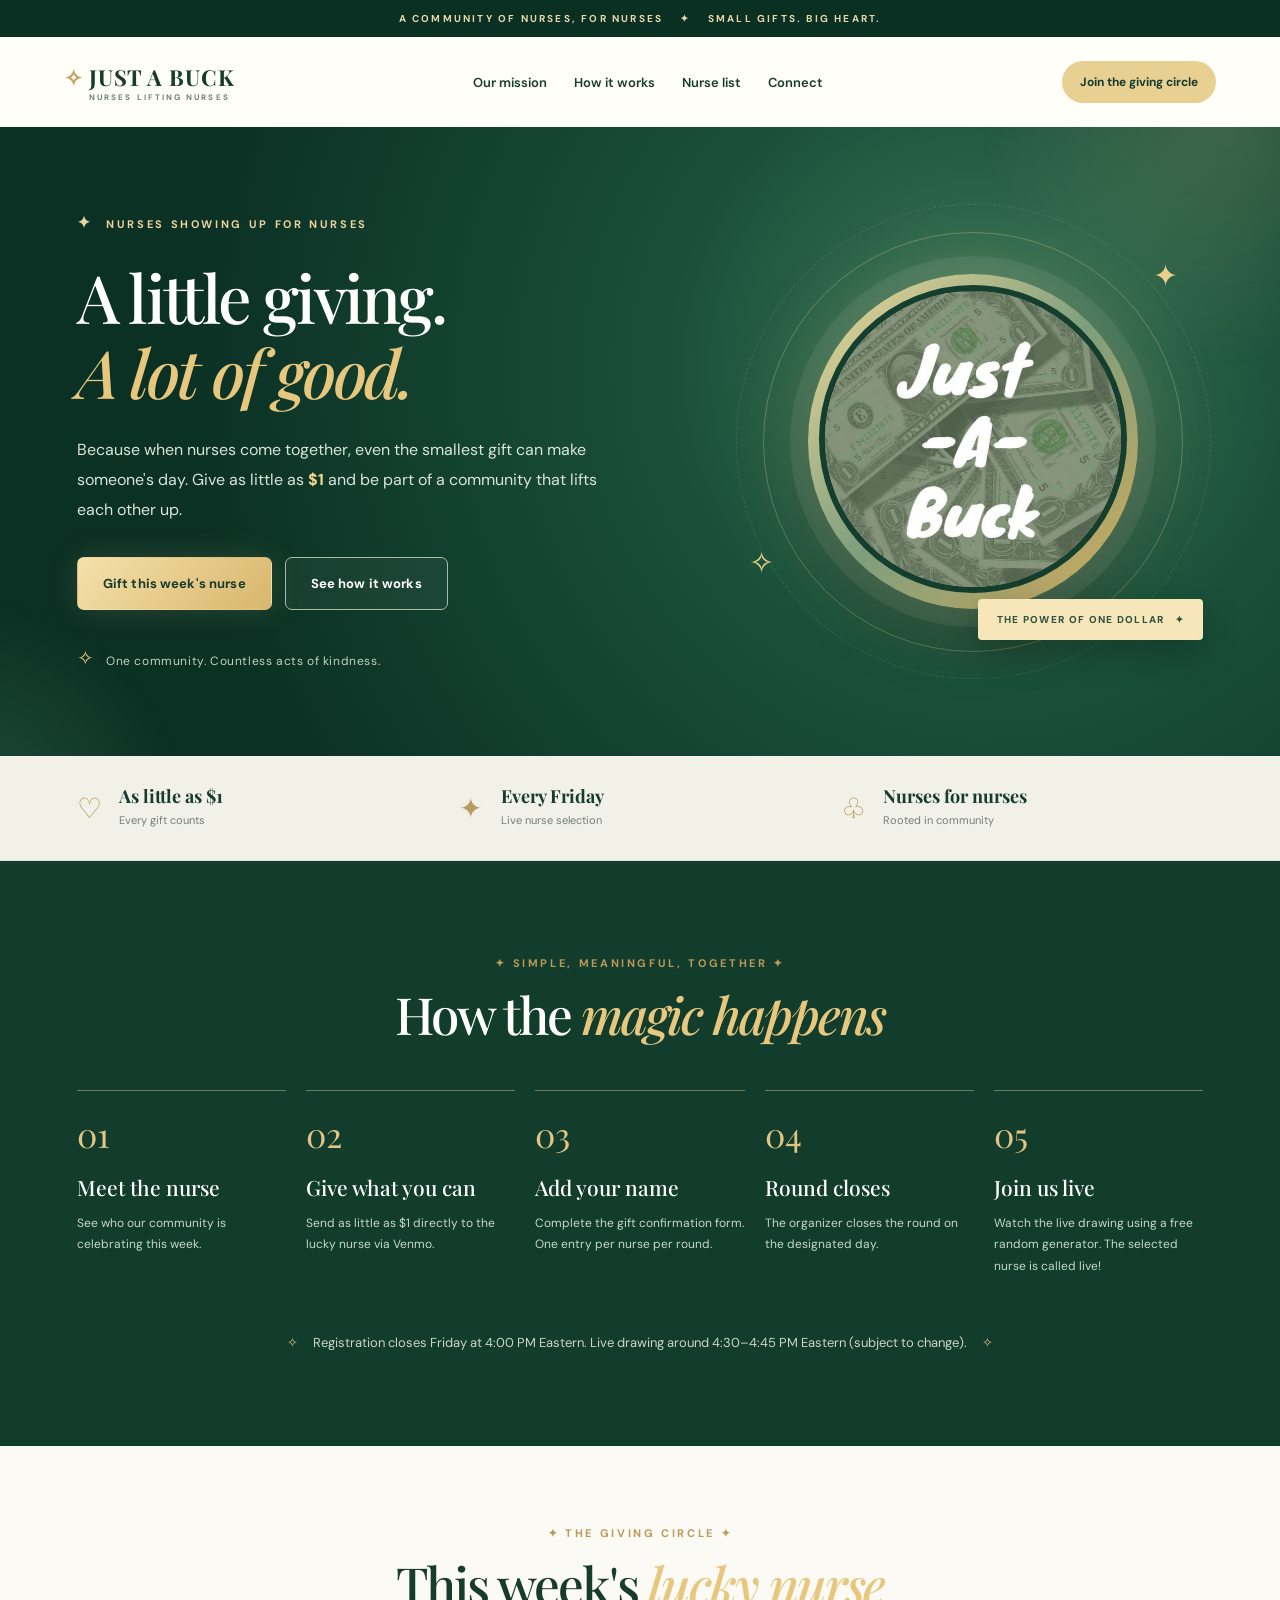
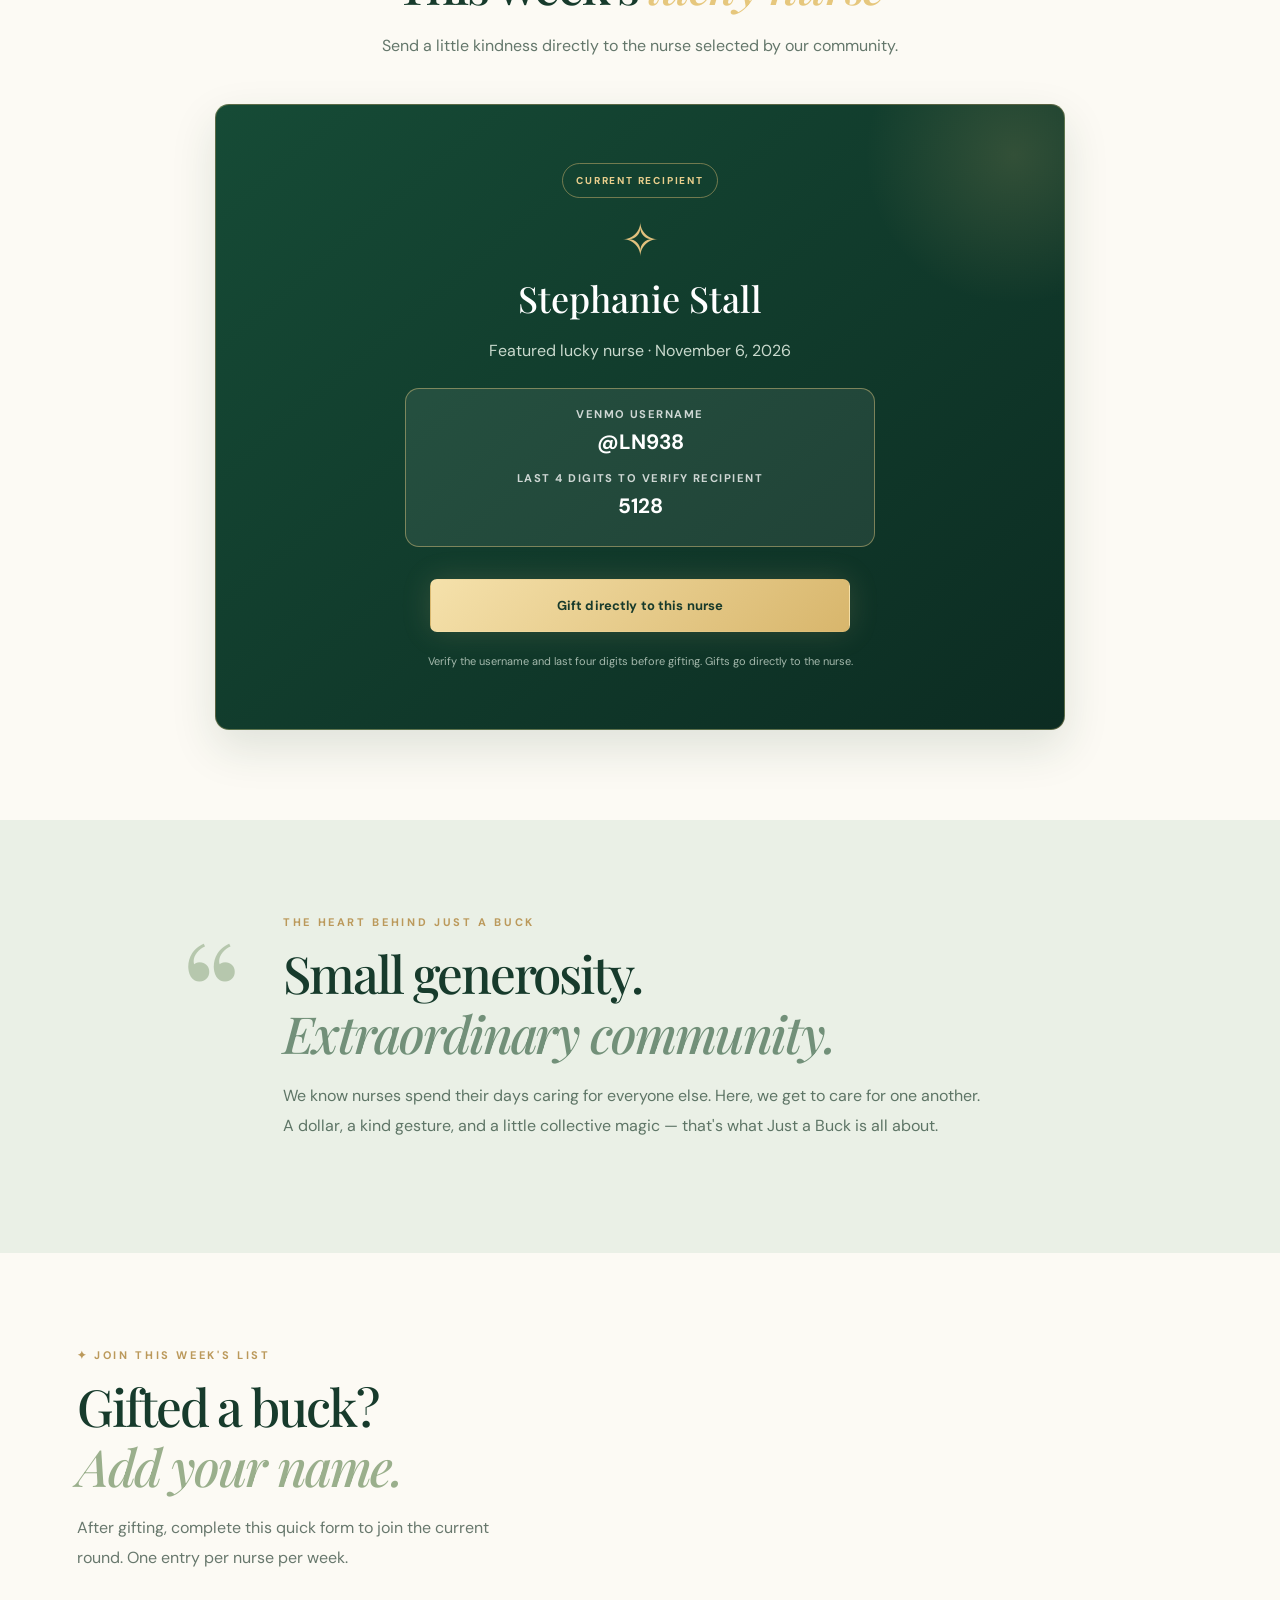
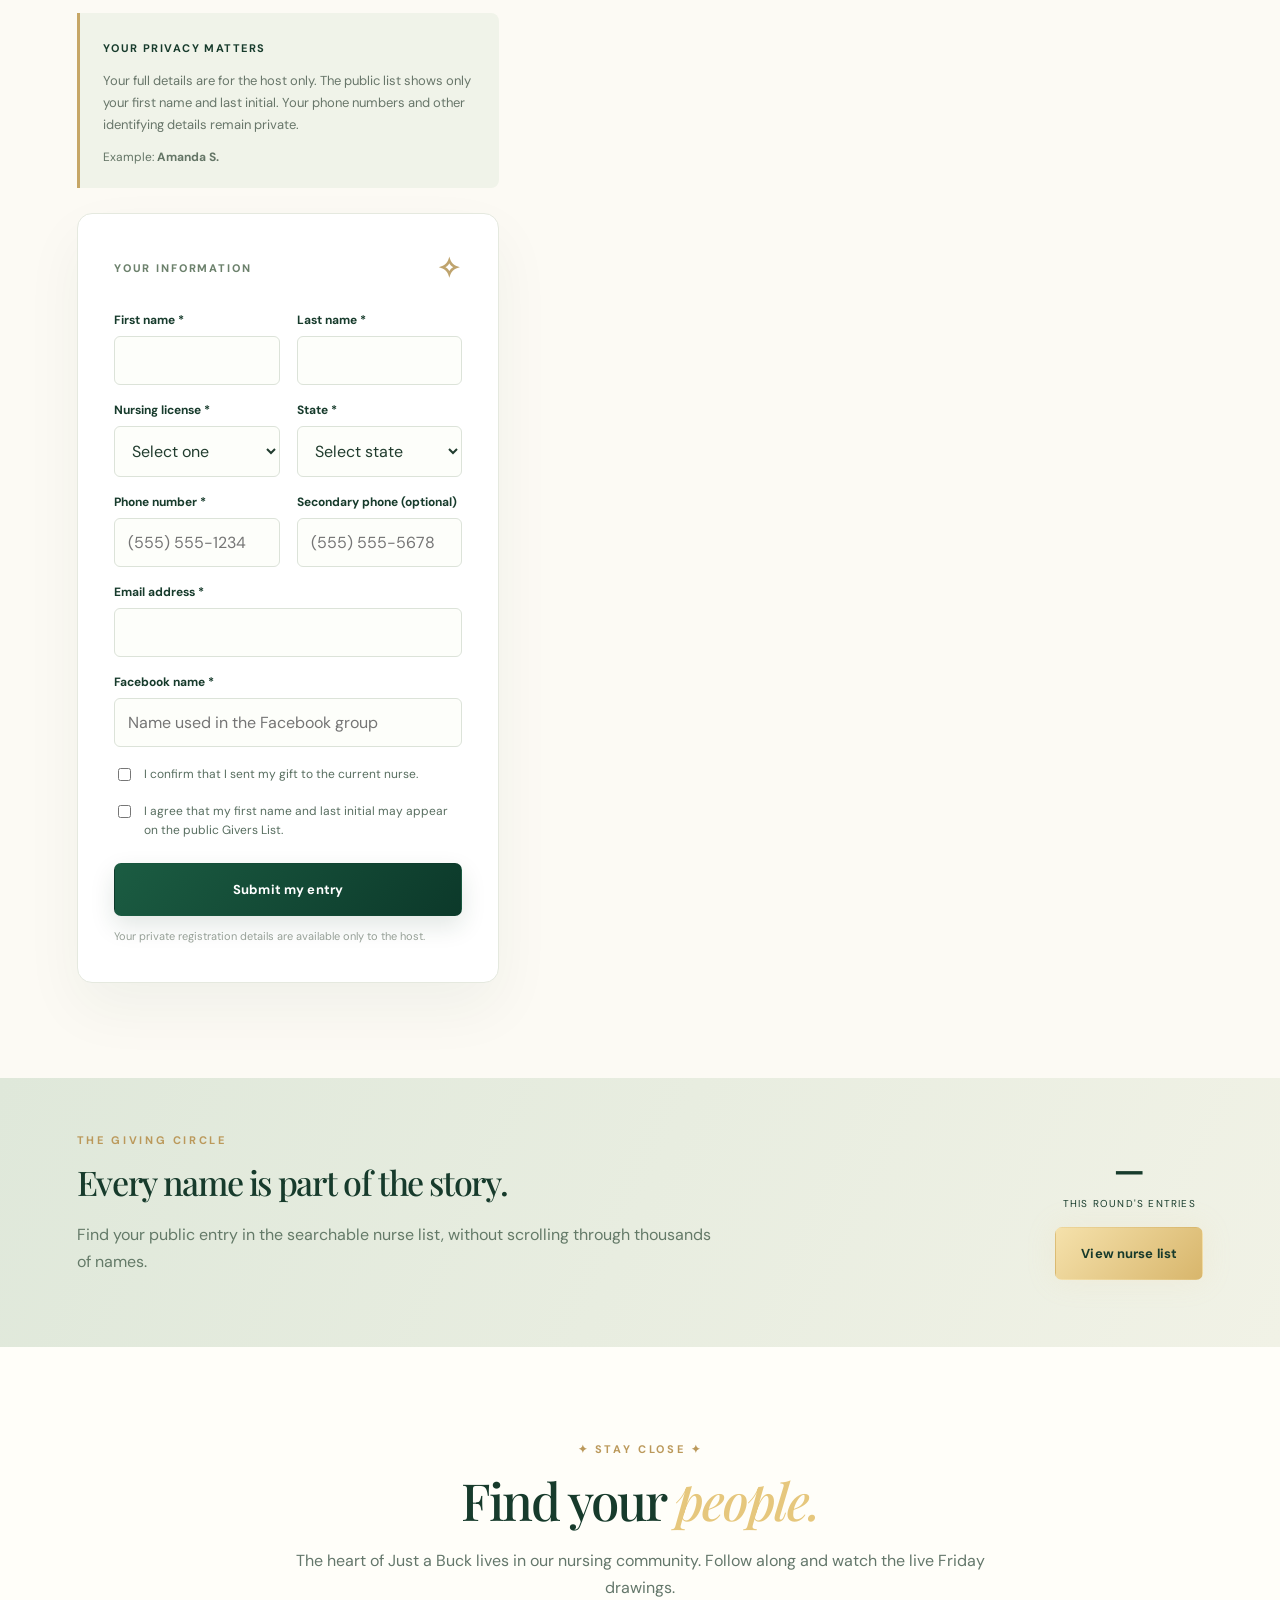
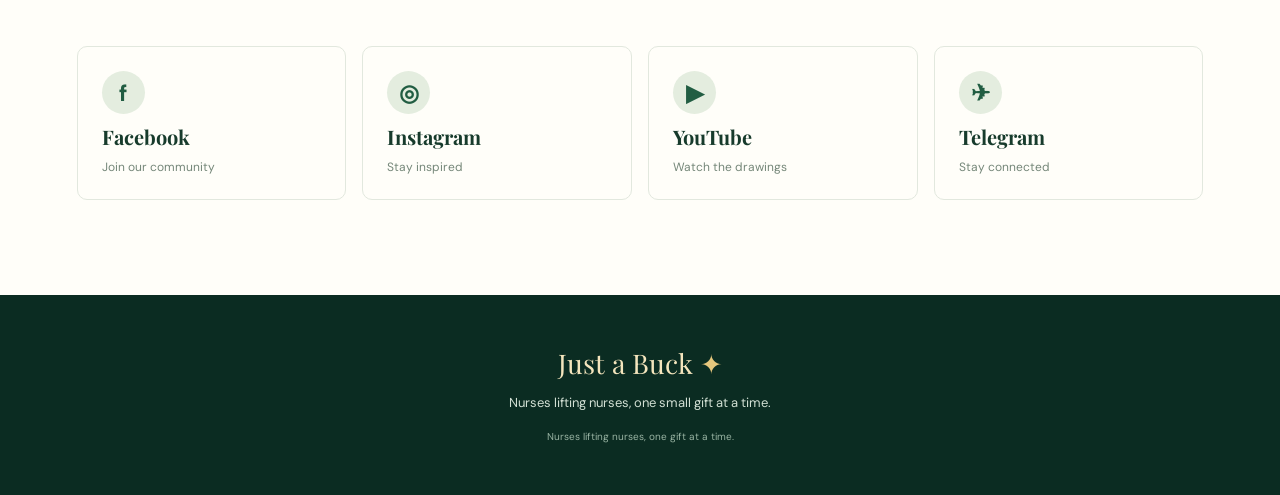
==== commit 503c2f8e: "Add files via upload" ====
--- a/index.html
+++ b/index.html
@@ -12,10 +12,22 @@
 
 
 
-<section class="hero"><div class="hero-glow hero-glow-one"></div><div class="hero-glow hero-glow-two"></div><div class="hero-content"><div class="eyebrow"><span class="star">✦</span> NURSES SHOWING UP FOR NURSES</div><h1>A little giving.<br/><em>A lot of good.</em></h1><p>Because when nurses come together, even the smallest gift can make someone's day. Give as little as <strong>$1</strong> and be part of a community that lifts each other up.</p><div class="hero-buttons"><a class="button button-gold" href="#gift">Gift this week's nurse</a><a class="button button-outline" href="#how">See how it works</a></div><div class="hero-note"><span class="twinkle">✧</span> One community. Countless acts of kindness.</div></div><div class="hero-visual"><div class="orbit orbit-one"></div><div class="orbit orbit-two"></div><div class="image-halo"><img alt="Official Just a Buck logo featuring one dollar bills" src="assets/just-a-buck-profile.jpg"/></div><span class="floating-star star-a">✦</span><span class="floating-star star-b">✧</span><div class="image-tag">THE POWER OF ONE DOLLAR <span>✦</span></div></div></section><section aria-label="Community highlights" class="ribbon"><div><span class="ribbon-icon">♡</span><strong>As little as $1</strong><small>Every gift counts</small></div><div><span class="ribbon-icon">✦</span><strong>Every Friday</strong><small>Live nurse selection</small></div><div><span class="ribbon-icon">♧</span><strong>Nurses for nurses</strong><small>Rooted in community</small></div></section><section class="section how-section" id="how"><div class="section-heading"><div class="kicker">✦ SIMPLE, MEANINGFUL, TOGETHER ✦</div><h2>How the <em>magic happens</em></h2></div><div class="steps"><div class="step"><span>01</span><h3>Meet the nurse</h3><p>See who our community is celebrating this week.</p></div><div class="step"><span>02</span><h3>Give what you can</h3><p>Send as little as $1 directly to the lucky nurse via Venmo.</p></div><div class="step"><span>03</span><h3>Add your name</h3><p>Complete the gift confirmation form. One entry per nurse per round.</p></div><div class="step"><span>04</span><h3>Round closes</h3><p>The organizer closes the round on the designated day.</p></div><div class="step"><span>05</span><h3>Join us live</h3><p>Watch the live drawing using a free random generator. The selected nurse is called live!</p></div></div><div class="how-bottom"><span>✧</span> Registration closes Friday at 4:00 PM Eastern. Live drawing around 4:30–4:45 PM Eastern (subject to change). <span>✧</span></div></section><section class="section gift-section" id="gift"><div class="section-heading"><div class="kicker">✦ THE GIVING CIRCLE ✦</div><h2>This week's <em>lucky nurse</em></h2><p>Send a little kindness directly to the nurse selected by our community.</p></div><div class="gift-layout gift-layout-single"><article class="recipient-panel"><div class="panel-light"></div><span class="pill">CURRENT RECIPIENT</span><div class="recipient-ornament">✧</div><h3 id="recipientName">Coming soon</h3><p id="recipientNote">Check our Facebook community for the current lucky nurse.</p><div class="recipient-verification"><span>VENMO USERNAME</span><strong id="recipientVenmoHandle">Awaiting update</strong><span>LAST 4 DIGITS TO VERIFY RECIPIENT</span><strong id="recipientLast4">Awaiting update</strong></div><a aria-disabled="true" class="button button-gold btn-disabled" id="venmoBtn">Gift directly to this nurse</a><p class="recipient-footnote">Verify the username and last four digits before gifting. Gifts go directly to the nurse.</p></article></div></section><section class="section story-section" id="story"><div class="story-inner"><div class="story-mark">“</div><div><div class="kicker">THE HEART BEHIND JUST A BUCK</div><h2>Small generosity.<br/><em>Extraordinary community.</em></h2><p>We know nurses spend their days caring for everyone else. Here, we get to care for one another. A dollar, a kind gesture, and a little collective magic — that's what Just a Buck is all about.</p></div></div></section><section class="section confirm-section" id="confirm"><div class="form-intro"><div class="kicker">✦ JOIN THIS WEEK'S LIST</div><h2>Gifted a buck?<br/><em>Add your name.</em></h2><p>After gifting, complete this quick form to join the current round. One entry per nurse per week.</p><div class="privacy-card"><strong>YOUR PRIVACY MATTERS</strong><p>Your full details are for the host only. The public list shows only your first name and last initial. Your phone numbers and other identifying details remain private.</p><div class="sample">Example: <b>Amanda S.</b></div></div><div class="form-card"><div class="form-card-header"><span>YOUR INFORMATION</span><span class="form-star">✧</span></div><div class="registration-embed" style="text-align:center;padding:36px 16px;">
-<p style="margin:0 0 24px;">Ready to join this week’s giving circle? Complete registration in a new tab.</p>
-<a class="button button-gold" href="https://script.google.com/macros/s/AKfycbyVaNl_yxhxPT8S7AUK1Ynm6e-8dVBWQygdosabL3VVbcTFJmKufuw9pwcM6tPqfe9tow/exec" target="_blank" rel="noopener noreferrer" style="display:inline-flex;justify-content:center;text-decoration:none;">Complete Your Registration</a>
-<p class="smallprint" style="margin-top:18px;">Registration opens securely in a separate tab.</p>
-</div></div></section><section class="list-band"><div><div class="kicker">THE GIVING CIRCLE</div><h2>Every name is part of the story.</h2><p>Find your public entry in the searchable nurse list, without scrolling through thousands of names.</p></div><div class="list-band-action"><div class="list-count"><strong id="count">—</strong><small>THIS ROUND'S ENTRIES</small></div><a class="button button-gold" href="participants.html">View nurse list</a></div></section><section class="section connect-section" id="connect"><div class="section-heading"><div class="kicker">✦ STAY CLOSE ✦</div><h2>Find your <em>people.</em></h2><p>The heart of Just a Buck lives in our nursing community. Follow along and watch the live Friday drawings.</p></div><div class="social-grid"><a class="social" id="facebook" rel="noopener noreferrer" target="_blank"><span class="social-symbol">f</span><strong>Facebook</strong><small>Join our community</small></a><a class="social" id="instagram" rel="noopener noreferrer" target="_blank"><span class="social-symbol">◎</span><strong>Instagram</strong><small>Stay inspired</small></a><a class="social" id="youtube" rel="noopener noreferrer" target="_blank"><span class="social-symbol">▶</span><strong>YouTube</strong><small>Watch the drawings</small></a><a class="social" id="telegram" rel="noopener noreferrer" target="_blank"><span class="social-symbol">✈</span><strong>Telegram</strong><small>Stay connected</small></a></div></section></main><footer><div class="footer-brand">Just a Buck <span>✦</span></div><p>Nurses lifting nurses, one small gift at a time.</p><small>Nurses lifting nurses, one gift at a time.</small></footer><script src="config.js"></script><script src="app.js"></script></body></html>
+<section class="hero"><div class="hero-glow hero-glow-one"></div><div class="hero-glow hero-glow-two"></div><div class="hero-content"><div class="eyebrow"><span class="star">✦</span> NURSES SHOWING UP FOR NURSES</div><h1>A little giving.<br/><em>A lot of good.</em></h1><p>Because when nurses come together, even the smallest gift can make someone's day. Give as little as <strong>$1</strong> and be part of a community that lifts each other up.</p><div class="hero-buttons"><a class="button button-gold" href="#gift">Gift this week's nurse</a><a class="button button-outline" href="#how">See how it works</a></div><div class="hero-note"><span class="twinkle">✧</span> One community. Countless acts of kindness.</div></div><div class="hero-visual"><div class="orbit orbit-one"></div><div class="orbit orbit-two"></div><div class="image-halo"><img alt="Official Just a Buck logo featuring one dollar bills" src="assets/just-a-buck-profile.jpg"/></div><span class="floating-star star-a">✦</span><span class="floating-star star-b">✧</span><div class="image-tag">THE POWER OF ONE DOLLAR <span>✦</span></div></div></section><section aria-label="Community highlights" class="ribbon"><div><span class="ribbon-icon">♡</span><strong>As little as $1</strong><small>Every gift counts</small></div><div><span class="ribbon-icon">✦</span><strong>Every Friday</strong><small>Live nurse selection</small></div><div><span class="ribbon-icon">♧</span><strong>Nurses for nurses</strong><small>Rooted in community</small></div></section><section class="section how-section" id="how"><div class="section-heading"><div class="kicker">✦ SIMPLE, MEANINGFUL, TOGETHER ✦</div><h2>How the <em>magic happens</em></h2></div><div class="steps"><div class="step"><span>01</span><h3>Meet the nurse</h3><p>See who our community is celebrating this week.</p></div><div class="step"><span>02</span><h3>Give what you can</h3><p>Send as little as $1 directly to the lucky nurse via Venmo.</p></div><div class="step"><span>03</span><h3>Add your name</h3><p>Complete the gift confirmation form. One entry per nurse per round.</p></div><div class="step"><span>04</span><h3>Round closes</h3><p>The organizer closes the round on the designated day.</p></div><div class="step"><span>05</span><h3>Join us live</h3><p>Watch the live drawing using a free random generator. The selected nurse is called live!</p></div></div><div class="how-bottom"><span>✧</span> Registration closes Friday at 4:00 PM Eastern. Live drawing around 4:30–4:45 PM Eastern (subject to change). <span>✧</span></div></section><section class="section gift-section" id="gift"><div class="section-heading"><div class="kicker">✦ THE GIVING CIRCLE ✦</div><h2>This week's <em>lucky nurse</em></h2><p>Send a little kindness directly to the nurse selected by our community.</p></div><div class="gift-layout gift-layout-single"><article class="recipient-panel"><div class="panel-light"></div><span class="pill">CURRENT RECIPIENT</span><div class="recipient-ornament">✧</div><h3 id="recipientName">Coming soon</h3><p id="recipientNote">Check our Facebook community for the current lucky nurse.</p><div class="recipient-verification"><span>VENMO USERNAME</span><strong id="recipientVenmoHandle">Awaiting update</strong><span>LAST 4 DIGITS TO VERIFY RECIPIENT</span><strong id="recipientLast4">Awaiting update</strong></div><a aria-disabled="true" class="button button-gold btn-disabled" id="venmoBtn">Gift directly to this nurse</a><p class="recipient-footnote">Verify the username and last four digits before gifting. Gifts go directly to the nurse.</p></article></div></section><section class="section story-section" id="story"><div class="story-inner"><div class="story-mark">“</div><div><div class="kicker">THE HEART BEHIND JUST A BUCK</div><h2>Small generosity.<br/><em>Extraordinary community.</em></h2><p>We know nurses spend their days caring for everyone else. Here, we get to care for one another. A dollar, a kind gesture, and a little collective magic — that's what Just a Buck is all about.</p></div></div></section><section class="section confirm-section" id="confirm"><div class="form-intro"><div class="kicker">✦ JOIN THIS WEEK'S LIST</div><h2>Gifted a buck?<br/><em>Add your name.</em></h2><p>After gifting, complete this quick form to join the current round. One entry per nurse per week.</p><div class="privacy-card"><strong>YOUR PRIVACY MATTERS</strong><p>Your full details are for the host only. The public list shows only your first name and last initial. Your phone numbers and other identifying details remain private.</p><div class="sample">Example: <b>Amanda S.</b></div></div><div class="form-card"><div class="form-card-header"><span>YOUR INFORMATION</span><span class="form-star">✧</span></div><form id="entryForm" method="post" target="jabSubmissionFrame" accept-charset="UTF-8"><input type="hidden" name="token" id="submissionToken" value=""/><input type="hidden" name="confirmed" value="true"/><input type="hidden" name="fullName" id="fullNameValue" value=""/><input type="hidden" name="designation" id="designationValue" value=""/><input type="hidden" name="primaryPhone" id="primaryPhoneValue" value=""/><input type="hidden" name="secondaryPhone" id="secondaryPhoneValue" value=""/><div class="form-grid">
+<div class="field"><label for="firstName">First name *</label><input autocomplete="given-name" id="firstName" maxlength="60" required=""/></div>
+<div class="field"><label for="lastName">Last name *</label><input autocomplete="family-name" id="lastName" maxlength="60" required=""/></div>
+<div class="field"><label for="license">Nursing license *</label><select id="license" required=""><option value="">Select one</option><option value="RN">RN</option><option value="LPN">LPN</option></select></div>
+<div class="field"><label for="state">State *</label><select id="state" name="state" required=""><option value="">Select state</option></select></div>
+<div class="field"><label for="phone">Phone number *</label><input autocomplete="tel" id="phone" placeholder="(555) 555-1234" required="" type="tel"/></div>
+<div class="field"><label for="backupPhone">Secondary phone (optional)</label><input id="backupPhone" placeholder="(555) 555-5678" type="tel"/></div>
+<div class="field full"><label for="email">Email address *</label><input autocomplete="email" id="email" name="email" required="" type="email"/></div>
+<div class="field full"><label for="facebookName">Facebook name *</label><input id="facebookName" name="facebookName" maxlength="100" placeholder="Name used in the Facebook group" required=""/></div>
+</div>
+<label class="check"><input id="confirmed" required="" type="checkbox"/><span>I confirm that I sent my gift to the current nurse.</span></label>
+<label class="check"><input id="privacy" required="" type="checkbox"/><span>I agree that my first name and last initial may appear on the public Givers List.</span></label>
+<button class="button button-deep form-submit" id="submitEntry" type="submit">Submit my entry</button>
+<div aria-live="polite" class="status hide" id="formStatus" role="status"></div>
+<p class="smallprint">Your private registration details are available only to the host.</p>
+</form>
+<iframe name="jabSubmissionFrame" id="jabSubmissionFrame" title="Registration submission" style="display:none" aria-hidden="true"></iframe></div></section><section class="list-band"><div><div class="kicker">THE GIVING CIRCLE</div><h2>Every name is part of the story.</h2><p>Find your public entry in the searchable nurse list, without scrolling through thousands of names.</p></div><div class="list-band-action"><div class="list-count"><strong id="count">—</strong><small>THIS ROUND'S ENTRIES</small></div><a class="button button-gold" href="participants.html">View nurse list</a></div></section><section class="section connect-section" id="connect"><div class="section-heading"><div class="kicker">✦ STAY CLOSE ✦</div><h2>Find your <em>people.</em></h2><p>The heart of Just a Buck lives in our nursing community. Follow along and watch the live Friday drawings.</p></div><div class="social-grid"><a class="social" id="facebook" rel="noopener noreferrer" target="_blank"><span class="social-symbol">f</span><strong>Facebook</strong><small>Join our community</small></a><a class="social" id="instagram" rel="noopener noreferrer" target="_blank"><span class="social-symbol">◎</span><strong>Instagram</strong><small>Stay inspired</small></a><a class="social" id="youtube" rel="noopener noreferrer" target="_blank"><span class="social-symbol">▶</span><strong>YouTube</strong><small>Watch the drawings</small></a><a class="social" id="telegram" rel="noopener noreferrer" target="_blank"><span class="social-symbol">✈</span><strong>Telegram</strong><small>Stay connected</small></a></div></section></main><footer><div class="footer-brand">Just a Buck <span>✦</span></div><p>Nurses lifting nurses, one small gift at a time.</p><small>Nurses lifting nurses, one gift at a time.</small></footer><script src="config.js"></script><script src="app.js"></script></body></html>
 
 
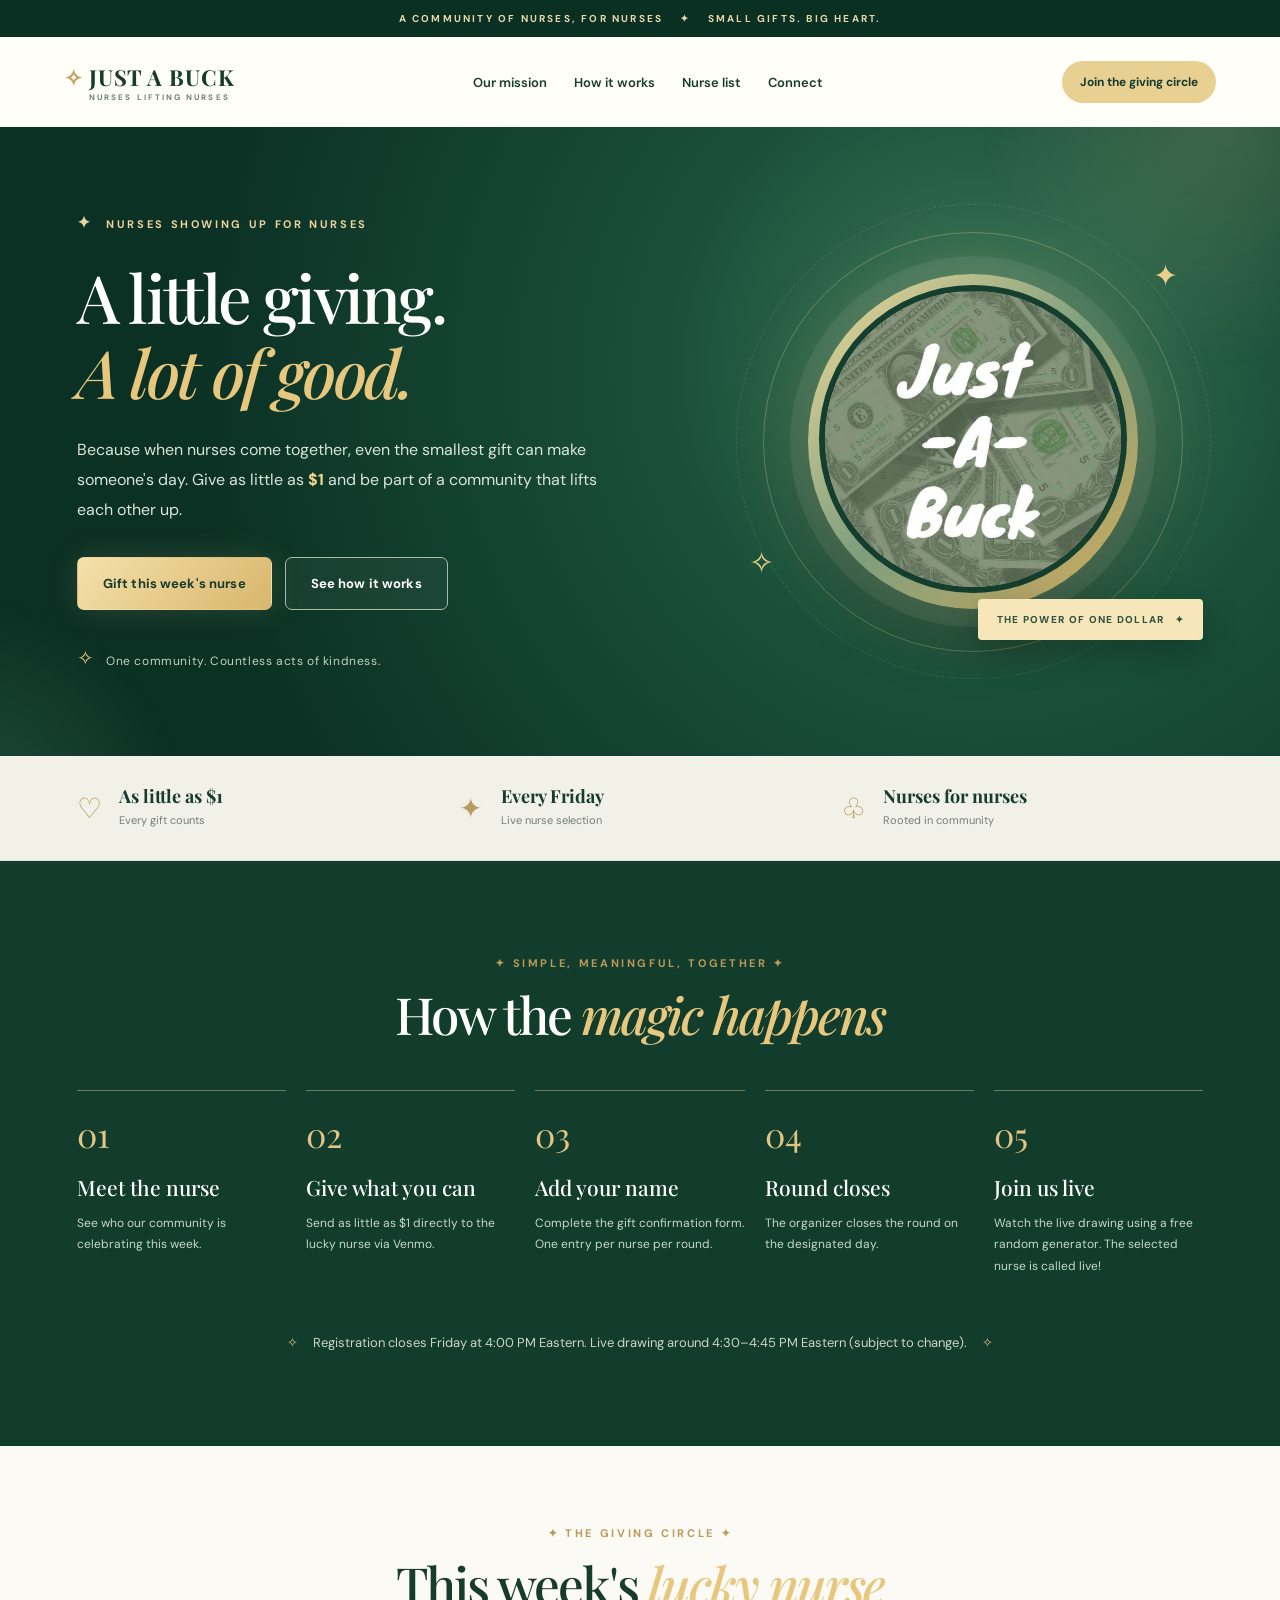
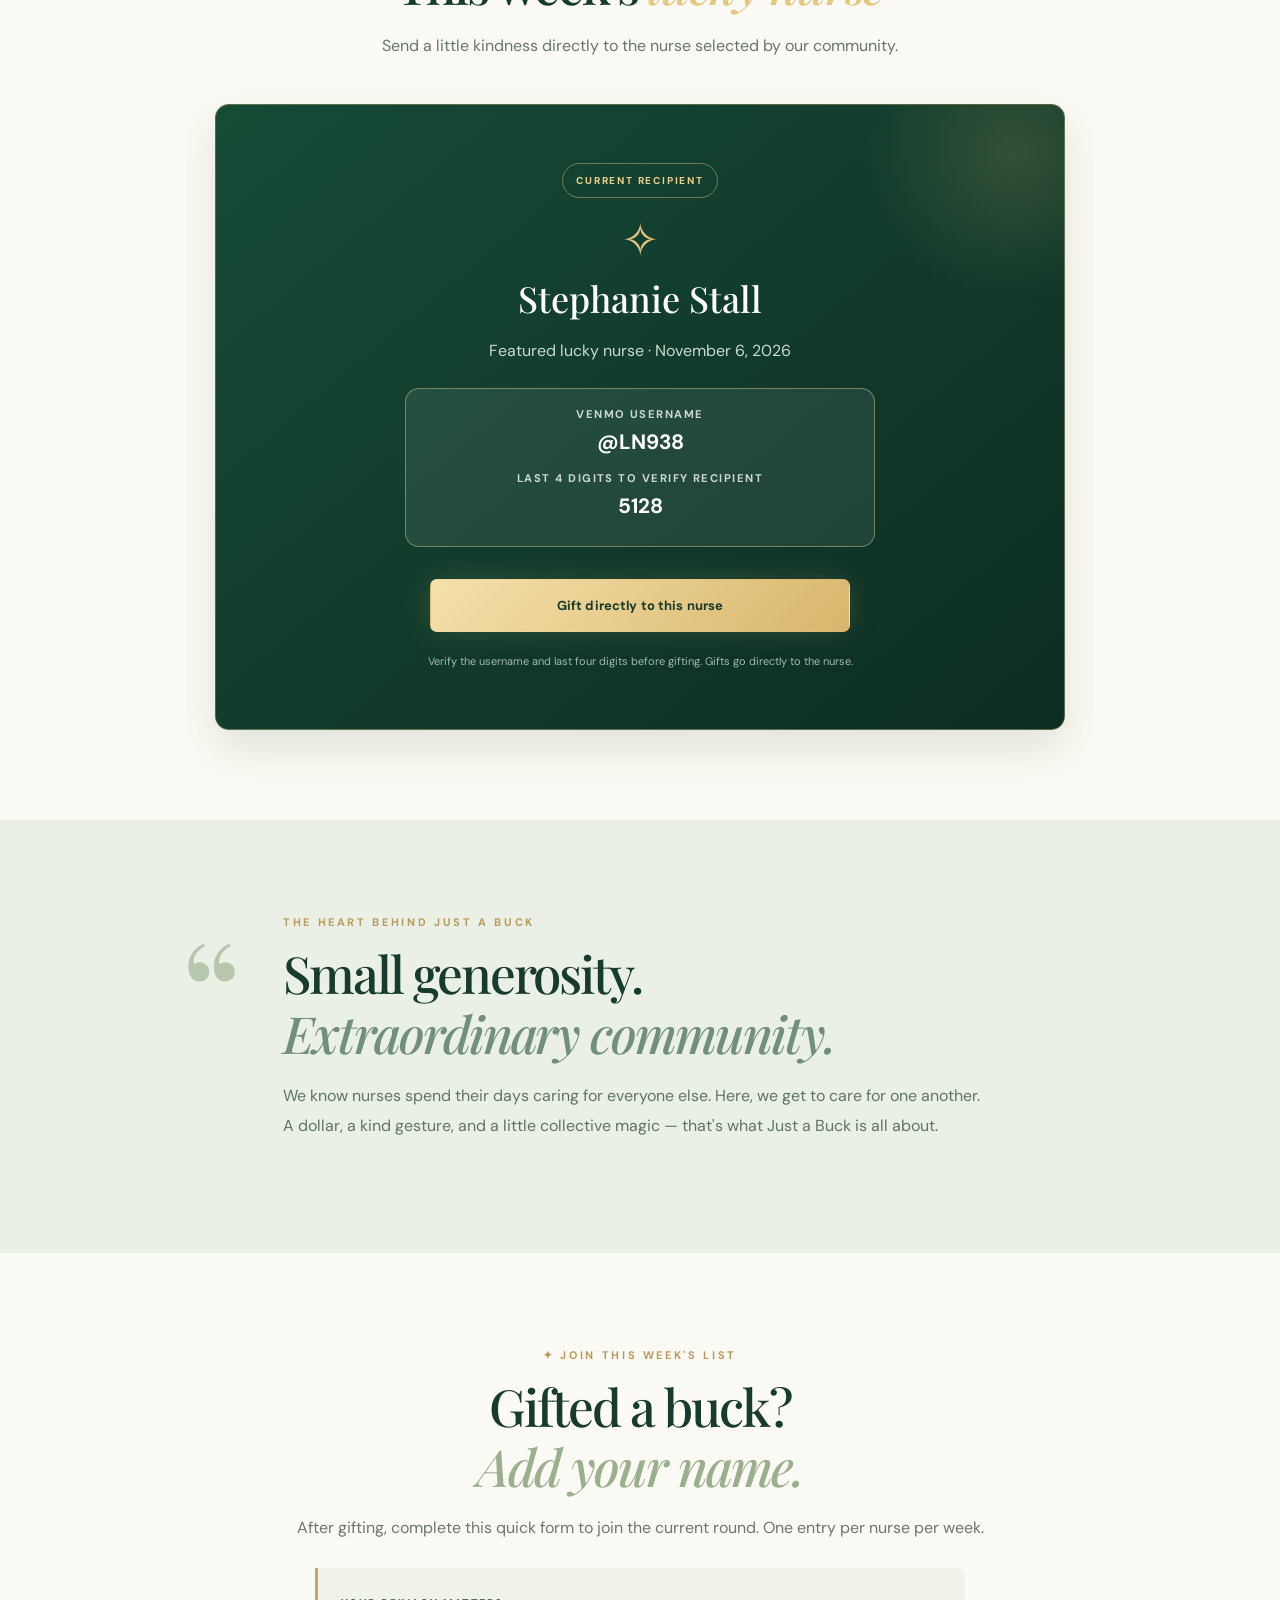
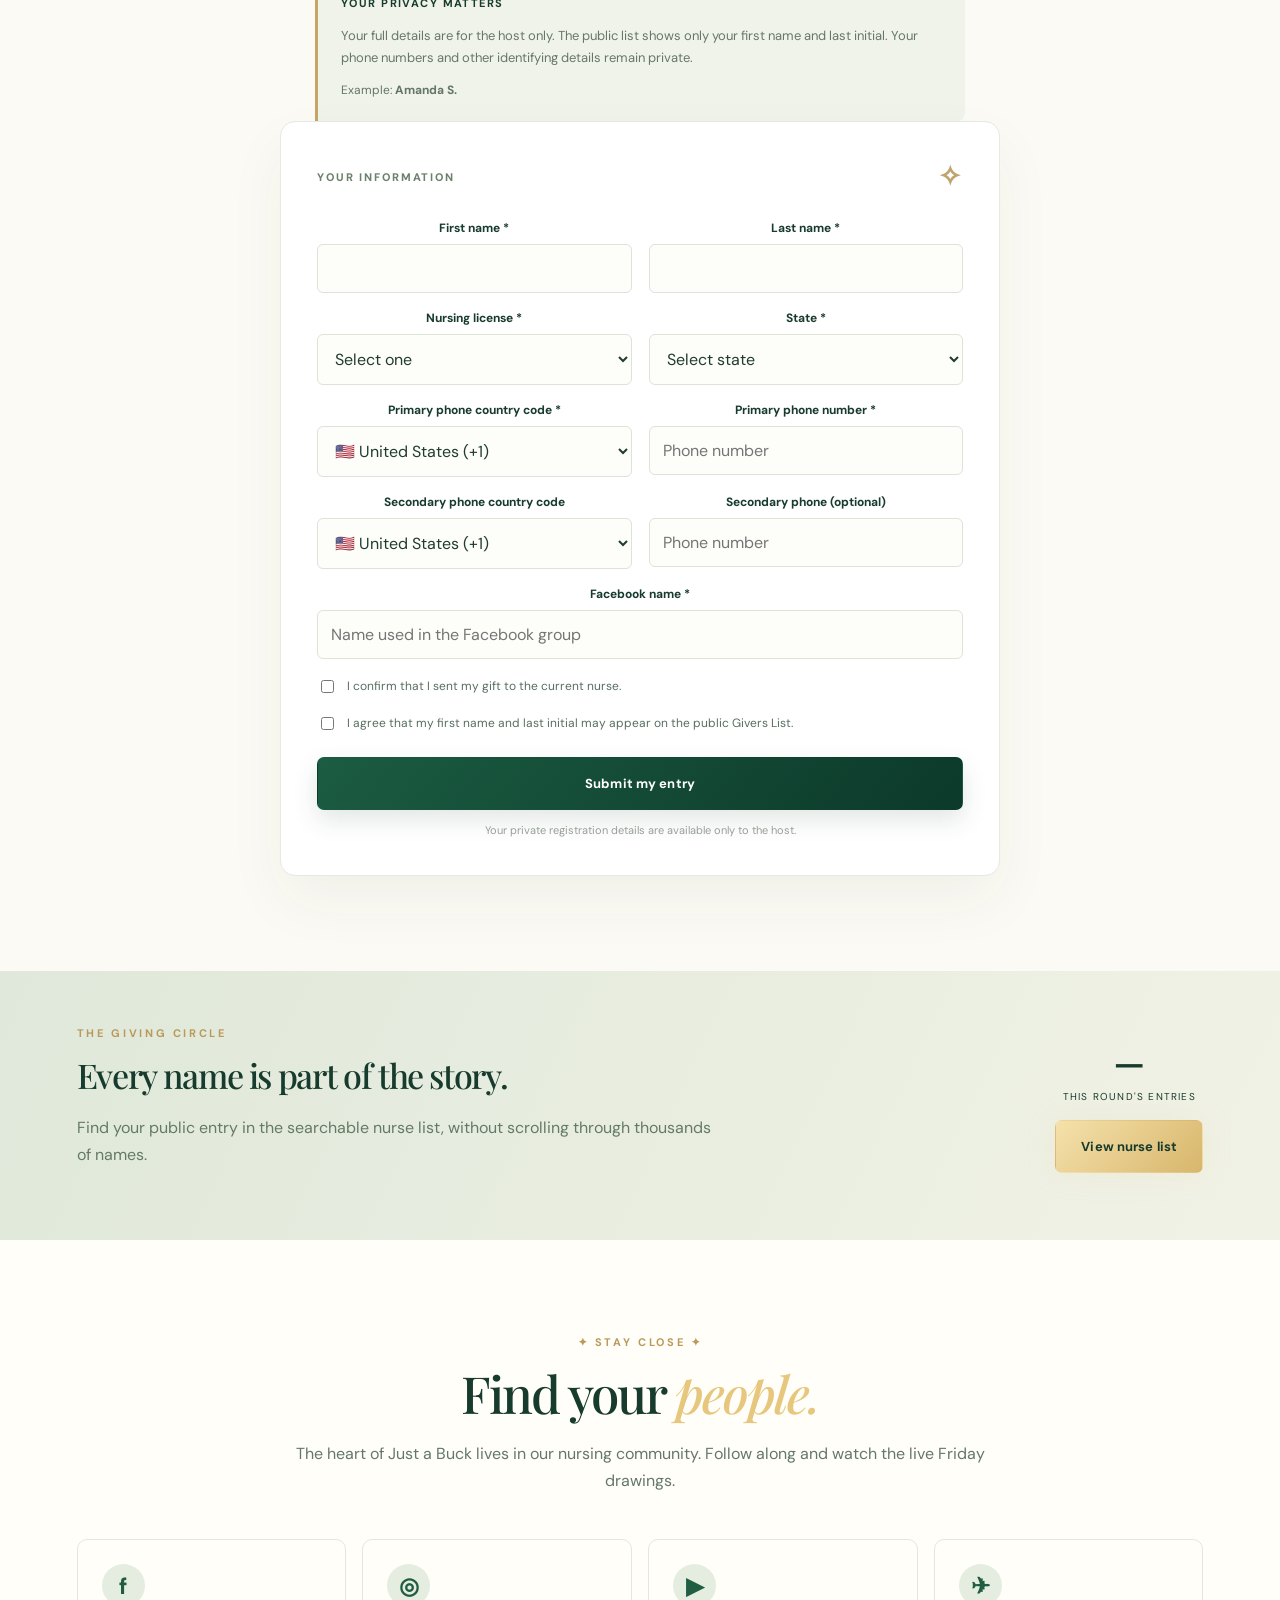
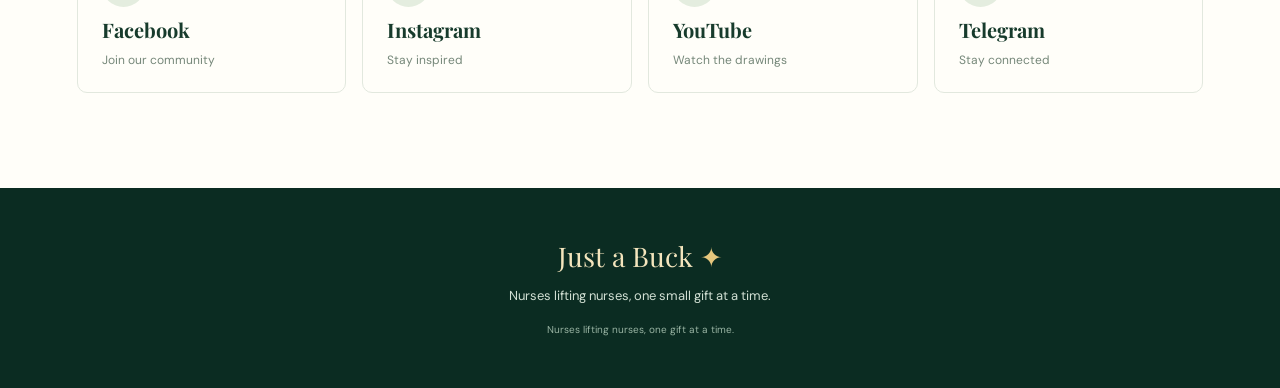
==== commit 389e1c5b: "Add files via upload" ====
--- a/index.html
+++ b/index.html
@@ -17,9 +17,11 @@
 <div class="field"><label for="lastName">Last name *</label><input autocomplete="family-name" id="lastName" maxlength="60" required=""/></div>
 <div class="field"><label for="license">Nursing license *</label><select id="license" required=""><option value="">Select one</option><option value="RN">RN</option><option value="LPN">LPN</option></select></div>
 <div class="field"><label for="state">State *</label><select id="state" name="state" required=""><option value="">Select state</option></select></div>
-<div class="field"><label for="phone">Phone number *</label><input autocomplete="tel" id="phone" placeholder="(555) 555-1234" required="" type="tel"/></div>
-<div class="field"><label for="backupPhone">Secondary phone (optional)</label><input id="backupPhone" placeholder="(555) 555-5678" type="tel"/></div>
-<div class="field full"><label for="email">Email address *</label><input autocomplete="email" id="email" name="email" required="" type="email"/></div>
+<div class="field"><label for="primaryCountry">Primary phone country code *</label><select id="primaryCountry" required></select></div>
+<div class="field"><label for="phone">Primary phone number *</label><input autocomplete="tel-national" id="phone" placeholder="Phone number" required type="tel"/></div>
+<div class="field"><label for="secondaryCountry">Secondary phone country code</label><select id="secondaryCountry"></select></div>
+<div class="field"><label for="backupPhone">Secondary phone (optional)</label><input id="backupPhone" placeholder="Phone number" type="tel"/></div>
+
 <div class="field full"><label for="facebookName">Facebook name *</label><input id="facebookName" name="facebookName" maxlength="100" placeholder="Name used in the Facebook group" required=""/></div>
 </div>
 <label class="check"><input id="confirmed" required="" type="checkbox"/><span>I confirm that I sent my gift to the current nurse.</span></label>
@@ -28,6 +30,6 @@
 <div aria-live="polite" class="status hide" id="formStatus" role="status"></div>
 <p class="smallprint">Your private registration details are available only to the host.</p>
 </form>
-<iframe name="jabSubmissionFrame" id="jabSubmissionFrame" title="Registration submission" style="display:none" aria-hidden="true"></iframe></div></section><section class="list-band"><div><div class="kicker">THE GIVING CIRCLE</div><h2>Every name is part of the story.</h2><p>Find your public entry in the searchable nurse list, without scrolling through thousands of names.</p></div><div class="list-band-action"><div class="list-count"><strong id="count">—</strong><small>THIS ROUND'S ENTRIES</small></div><a class="button button-gold" href="participants.html">View nurse list</a></div></section><section class="section connect-section" id="connect"><div class="section-heading"><div class="kicker">✦ STAY CLOSE ✦</div><h2>Find your <em>people.</em></h2><p>The heart of Just a Buck lives in our nursing community. Follow along and watch the live Friday drawings.</p></div><div class="social-grid"><a class="social" id="facebook" rel="noopener noreferrer" target="_blank"><span class="social-symbol">f</span><strong>Facebook</strong><small>Join our community</small></a><a class="social" id="instagram" rel="noopener noreferrer" target="_blank"><span class="social-symbol">◎</span><strong>Instagram</strong><small>Stay inspired</small></a><a class="social" id="youtube" rel="noopener noreferrer" target="_blank"><span class="social-symbol">▶</span><strong>YouTube</strong><small>Watch the drawings</small></a><a class="social" id="telegram" rel="noopener noreferrer" target="_blank"><span class="social-symbol">✈</span><strong>Telegram</strong><small>Stay connected</small></a></div></section></main><footer><div class="footer-brand">Just a Buck <span>✦</span></div><p>Nurses lifting nurses, one small gift at a time.</p><small>Nurses lifting nurses, one gift at a time.</small></footer><script src="config.js"></script><script src="app.js"></script></body></html>
+<div id="resultWrap" class="result-wrap" hidden><strong>Registration result</strong><iframe name="jabSubmissionFrame" id="jabSubmissionFrame" title="Registration result" loading="eager"></iframe></div></div></section><section class="list-band"><div><div class="kicker">THE GIVING CIRCLE</div><h2>Every name is part of the story.</h2><p>Find your public entry in the searchable nurse list, without scrolling through thousands of names.</p></div><div class="list-band-action"><div class="list-count"><strong id="count">—</strong><small>THIS ROUND'S ENTRIES</small></div><a class="button button-gold" href="participants.html">View nurse list</a></div></section><section class="section connect-section" id="connect"><div class="section-heading"><div class="kicker">✦ STAY CLOSE ✦</div><h2>Find your <em>people.</em></h2><p>The heart of Just a Buck lives in our nursing community. Follow along and watch the live Friday drawings.</p></div><div class="social-grid"><a class="social" id="facebook" rel="noopener noreferrer" target="_blank"><span class="social-symbol">f</span><strong>Facebook</strong><small>Join our community</small></a><a class="social" id="instagram" rel="noopener noreferrer" target="_blank"><span class="social-symbol">◎</span><strong>Instagram</strong><small>Stay inspired</small></a><a class="social" id="youtube" rel="noopener noreferrer" target="_blank"><span class="social-symbol">▶</span><strong>YouTube</strong><small>Watch the drawings</small></a><a class="social" id="telegram" rel="noopener noreferrer" target="_blank"><span class="social-symbol">✈</span><strong>Telegram</strong><small>Stay connected</small></a></div></section></main><footer><div class="footer-brand">Just a Buck <span>✦</span></div><p>Nurses lifting nurses, one small gift at a time.</p><small>Nurses lifting nurses, one gift at a time.</small></footer><script src="config.js"></script><script src="app.js"></script></body></html>
 
 
--- a/styles.css
+++ b/styles.css
@@ -20,3 +20,13 @@
 .gift-layout-single .recipient-footnote{max-width:480px;margin:20px auto 0}
 .gift-section{padding-top:80px;padding-bottom:90px}
 @media(max-width:640px){.gift-section{padding-top:60px;padding-bottom:65px}.gift-layout-single .recipient-panel{padding:32px 22px}.gift-layout-single .recipient-verification{margin:18px auto}}
+
+/* Registration: centered single-column layout on desktop and mobile */
+.confirm-section{display:flex;flex-direction:column;align-items:center;gap:28px}
+.confirm-section .form-intro{width:100%;max-width:720px;text-align:center}
+.confirm-section .privacy-card{text-align:left;margin:25px auto 0;max-width:650px}
+.confirm-section .form-card{width:100%;max-width:720px}
+.result-wrap{margin-top:22px;border:1px solid #dce3d9;border-radius:8px;overflow:hidden;background:#f4f8f0}
+.result-wrap>strong{display:block;padding:10px 14px;font-size:12px;color:#173b2c}
+.result-wrap iframe{display:block;width:100%;height:155px;border:0;background:#fff}
+@media(max-width:640px){.confirm-section .form-card{padding:22px}.result-wrap iframe{height:190px}}
